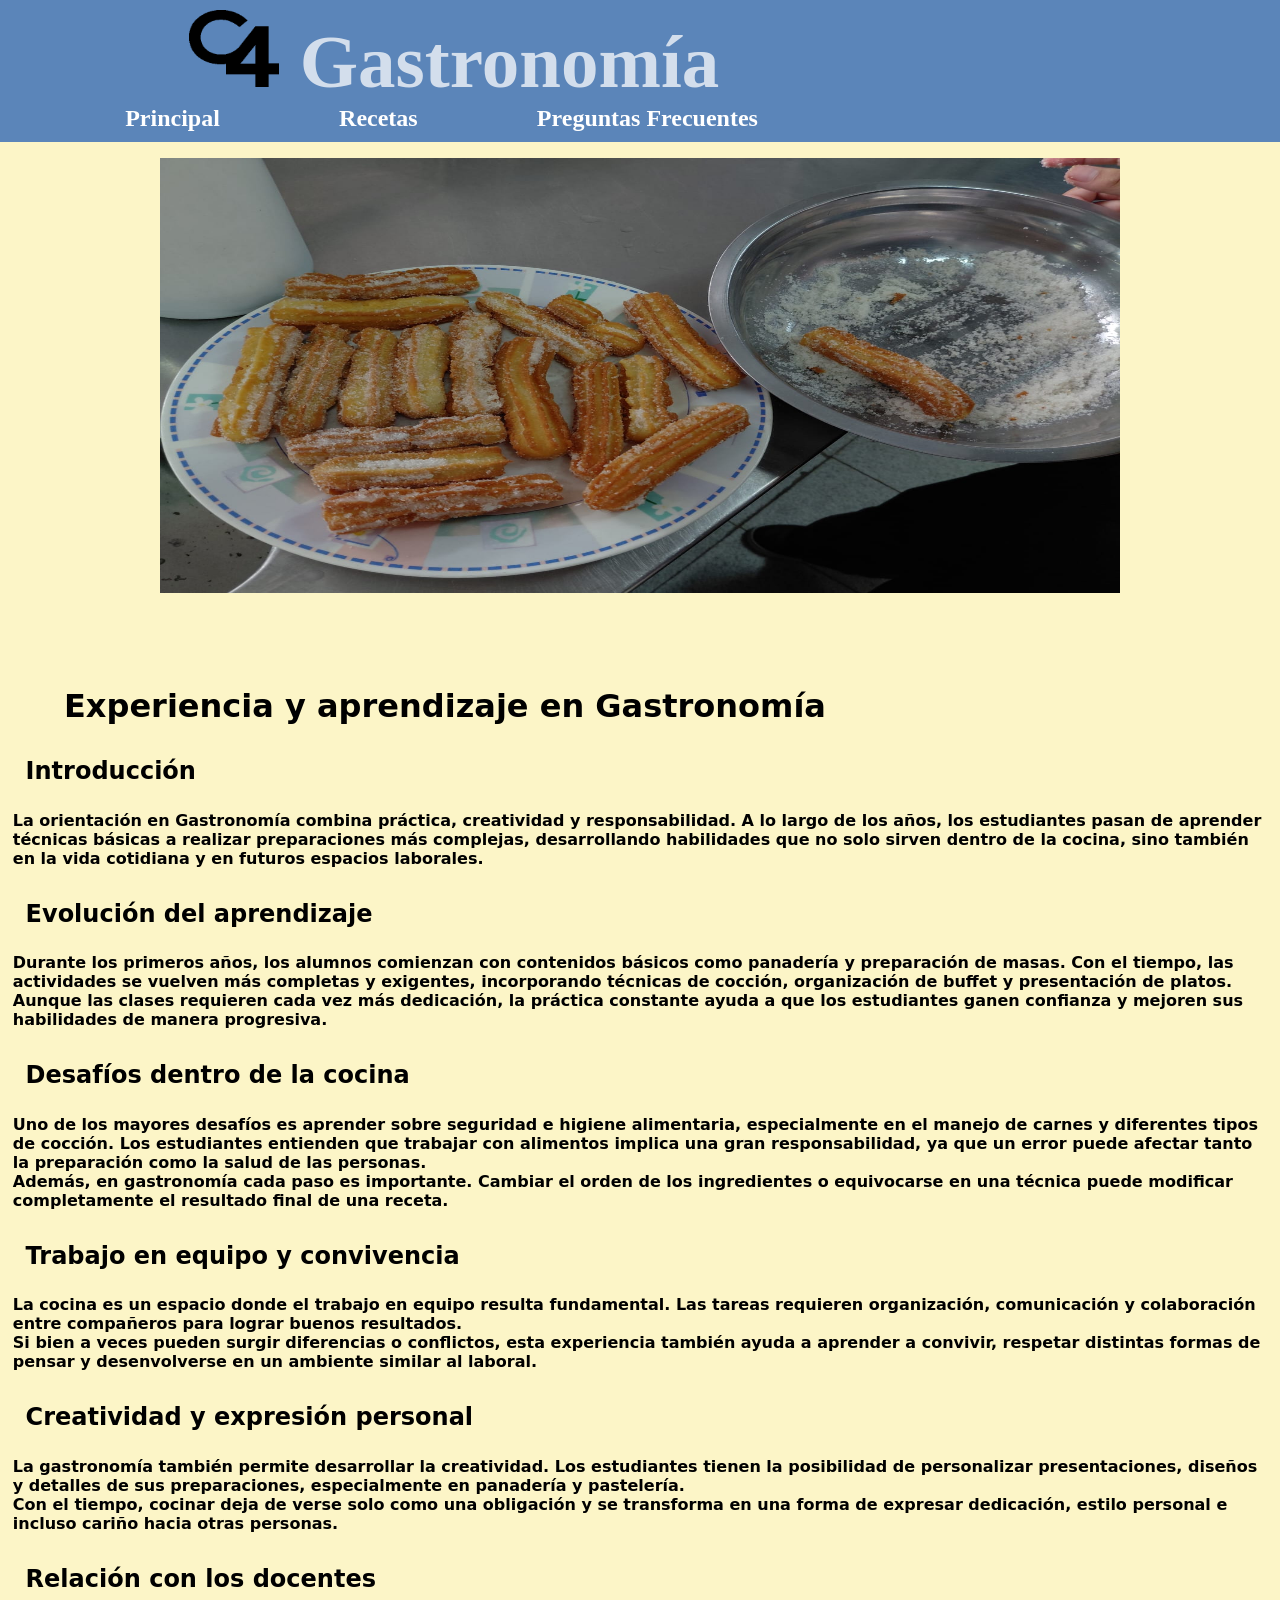
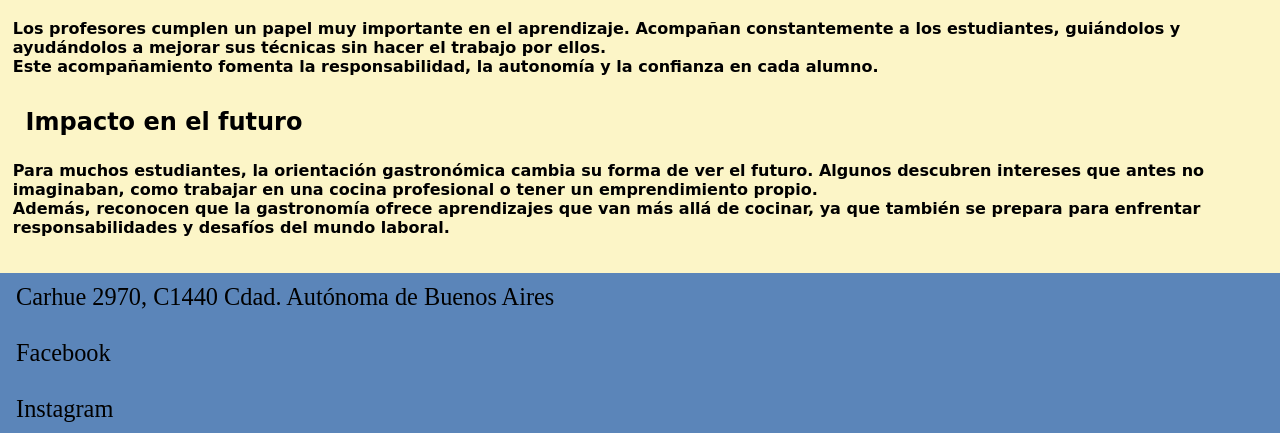
==== index.html @ 61c1e0fb "Archivos Actualizados" ====
<!DOCTYPE html>
<html lang="en">
<head>
    <meta charset="UTF-8">
    <meta name="viewport" content="width=device-width, initial-scale=1.0">
    <link rel="stylesheet" href="main.css">
    <script src="funciones.js" defer></script>
    <title>Pagina Principal</title>
</head>
<body>
    <menu id="arriba">
        <a href="index.html">
            <img src="Multimedia/CFP4-Logo.png" class="logo">
        </a>
        <titulo>Gastronomía</titulo>
        <br>

        <!--Aca dsps habria q poner otras paginas, como recetas y cosas asi, nc-->
        <a href="index.html" class="primer boton">Principal</a>
        <a href="recetas.html">Recetas</a>
        <a href="faq.html">Preguntas Frecuentes</a>
    </menu>
    <img src="Multimedia/churrosconazucar.jpeg" alt="" id="slider-imagenes">

    <br><br><br><br><br><br>

    <informacion>
        <h1>Experiencia y aprendizaje en Gastronomía</h1>
        <h2>Introducción</h2>
        <p>La orientación en Gastronomía combina práctica, creatividad y responsabilidad. A lo largo de los años, los estudiantes pasan de aprender técnicas básicas a realizar preparaciones más complejas, desarrollando habilidades que no solo sirven dentro de la cocina, sino también en la vida cotidiana y en futuros espacios laborales.</p>

        <h2>Evolución del aprendizaje</h2>
        <p>Durante los primeros años, los alumnos comienzan con contenidos básicos como panadería y preparación de masas. Con el tiempo, las actividades se vuelven más completas y exigentes, incorporando técnicas de cocción, organización de buffet y presentación de platos.</p>
        <p>Aunque las clases requieren cada vez más dedicación, la práctica constante ayuda a que los estudiantes ganen confianza y mejoren sus habilidades de manera progresiva.</p>

        <h2>Desafíos dentro de la cocina</h2>
        <p>Uno de los mayores desafíos es aprender sobre seguridad e higiene alimentaria, especialmente en el manejo de carnes y diferentes tipos de cocción. Los estudiantes entienden que trabajar con alimentos implica una gran responsabilidad, ya que un error puede afectar tanto la preparación como la salud de las personas.</p>
        <p>Además, en gastronomía cada paso es importante. Cambiar el orden de los ingredientes o equivocarse en una técnica puede modificar completamente el resultado final de una receta.</p>

        <h2>Trabajo en equipo y convivencia</h2>
        <p>La cocina es un espacio donde el trabajo en equipo resulta fundamental. Las tareas requieren organización, comunicación y colaboración entre compañeros para lograr buenos resultados.</p>
        <p>Si bien a veces pueden surgir diferencias o conflictos, esta experiencia también ayuda a aprender a convivir, respetar distintas formas de pensar y desenvolverse en un ambiente similar al laboral.</p>

        <h2>Creatividad y expresión personal</h2>
        <p>La gastronomía también permite desarrollar la creatividad. Los estudiantes tienen la posibilidad de personalizar presentaciones, diseños y detalles de sus preparaciones, especialmente en panadería y pastelería.</p>
        <p>Con el tiempo, cocinar deja de verse solo como una obligación y se transforma en una forma de expresar dedicación, estilo personal e incluso cariño hacia otras personas.</p>

        <h2>Relación con los docentes</h2>
        <p>Los profesores cumplen un papel muy importante en el aprendizaje. Acompañan constantemente a los estudiantes, guiándolos y ayudándolos a mejorar sus técnicas sin hacer el trabajo por ellos.</p>
        <p>Este acompañamiento fomenta la responsabilidad, la autonomía y la confianza en cada alumno.</p>

        <h2>Impacto en el futuro</h2>
        <p>Para muchos estudiantes, la orientación gastronómica cambia su forma de ver el futuro. Algunos descubren intereses que antes no imaginaban, como trabajar en una cocina profesional o tener un emprendimiento propio.</p>
        <p>Además, reconocen que la gastronomía ofrece aprendizajes que van más allá de cocinar, ya que también se prepara para enfrentar responsabilidades y desafíos del mundo laboral.</p>
    </informacion>

    <br><br>
    
    <menu id="abajo">
        <img src="Multimedia/Google-Maps-Logo.png" alt="">
        <a href="https://www.google.com/maps/place/Centro+de+Formaci%C3%B3n+Profesional+N+4/@-34.6688553,-58.5001706,17z/data=!3m1!4b1!4m6!3m5!1s0x95bcc91901dc9925:0x16b20ada69ad6837!8m2!3d-34.6688553!4d-58.5001706!16s%2Fg%2F11c20sdx_k?entry=ttu&g_ep=EgoyMDI2MDUwNi4wIKXMDSoASAFQAw%3D%3D">Carhue 2970, C1440 Cdad. Autónoma de Buenos Aires</a>
        <br><br>
        <img src="Multimedia/Facebook-Logo.png" alt="">
        <a href="https://www.facebook.com/cfpcuatro">Facebook</a>
        <br><br>
        <img src="Multimedia/Instagram-Logo.jfif" alt="">
        <a href="https://www.instagram.com/cfp_cuatro/">Instagram</a>
    </menu>
</body>
</html>
---- main.css ----
body {
    margin: 0;
    padding: 0;
    background-color: #fcf5c7;
}

menu {
    display: block;
    background-color: #5B85B9;
    color: rgba(255, 255, 255, 0.733);
    margin-top: 0px;
    padding: 10px;
    position: sticky;
    top: 0;
}

menu titulo {
    font-size: clamp(16px, 7.5vw, 75px);
    font-weight: bolder;
    margin-left: 15px;
}

menu#arriba a {
    font-size: clamp(8px, 3.5vw, 24px);
    color: white;
    font-weight: bold;
    text-decoration: none;
    margin-left: 9vw;
}

menu a.primer.boton {
    margin-left: 6vw;
}

menu#abajo {
    margin-bottom: 0;
    color: black;
    font-size: 1.9vw;
}

menu#abajo a {
    color: black;
    text-decoration: none;
}

menu#abajo img {
    height: 2vw;
    width: auto;
}


img.logo {
    height: clamp(35px, 6vw, 100px);
    width: clamp(35px, 7vw, 100px);
    margin-left: 5vw;
}

#slider-imagenes {
    width: 75vw;
    height: 34vw;
    margin-left: 12.5vw;
}

informacion h1, informacion h2, informacion p {
    font-weight: bold;
    margin: 0;
    font-family: system-ui, -apple-system, BlinkMacSystemFont, 'Segoe UI', Roboto, Oxygen, Ubuntu, Cantarell, 'Open Sans', 'Helvetica Neue', sans-serif;
}

informacion h1 {
    margin-left: 5vw;
}

informacion h2 {
    margin-top: 2.5vw;
    margin-bottom: 2vw;
    margin-left: 2vw;
}

informacion p {
    margin-left: 1vw;
    margin-right: 1vw;
}

faq {
    font-size: 125%;
}
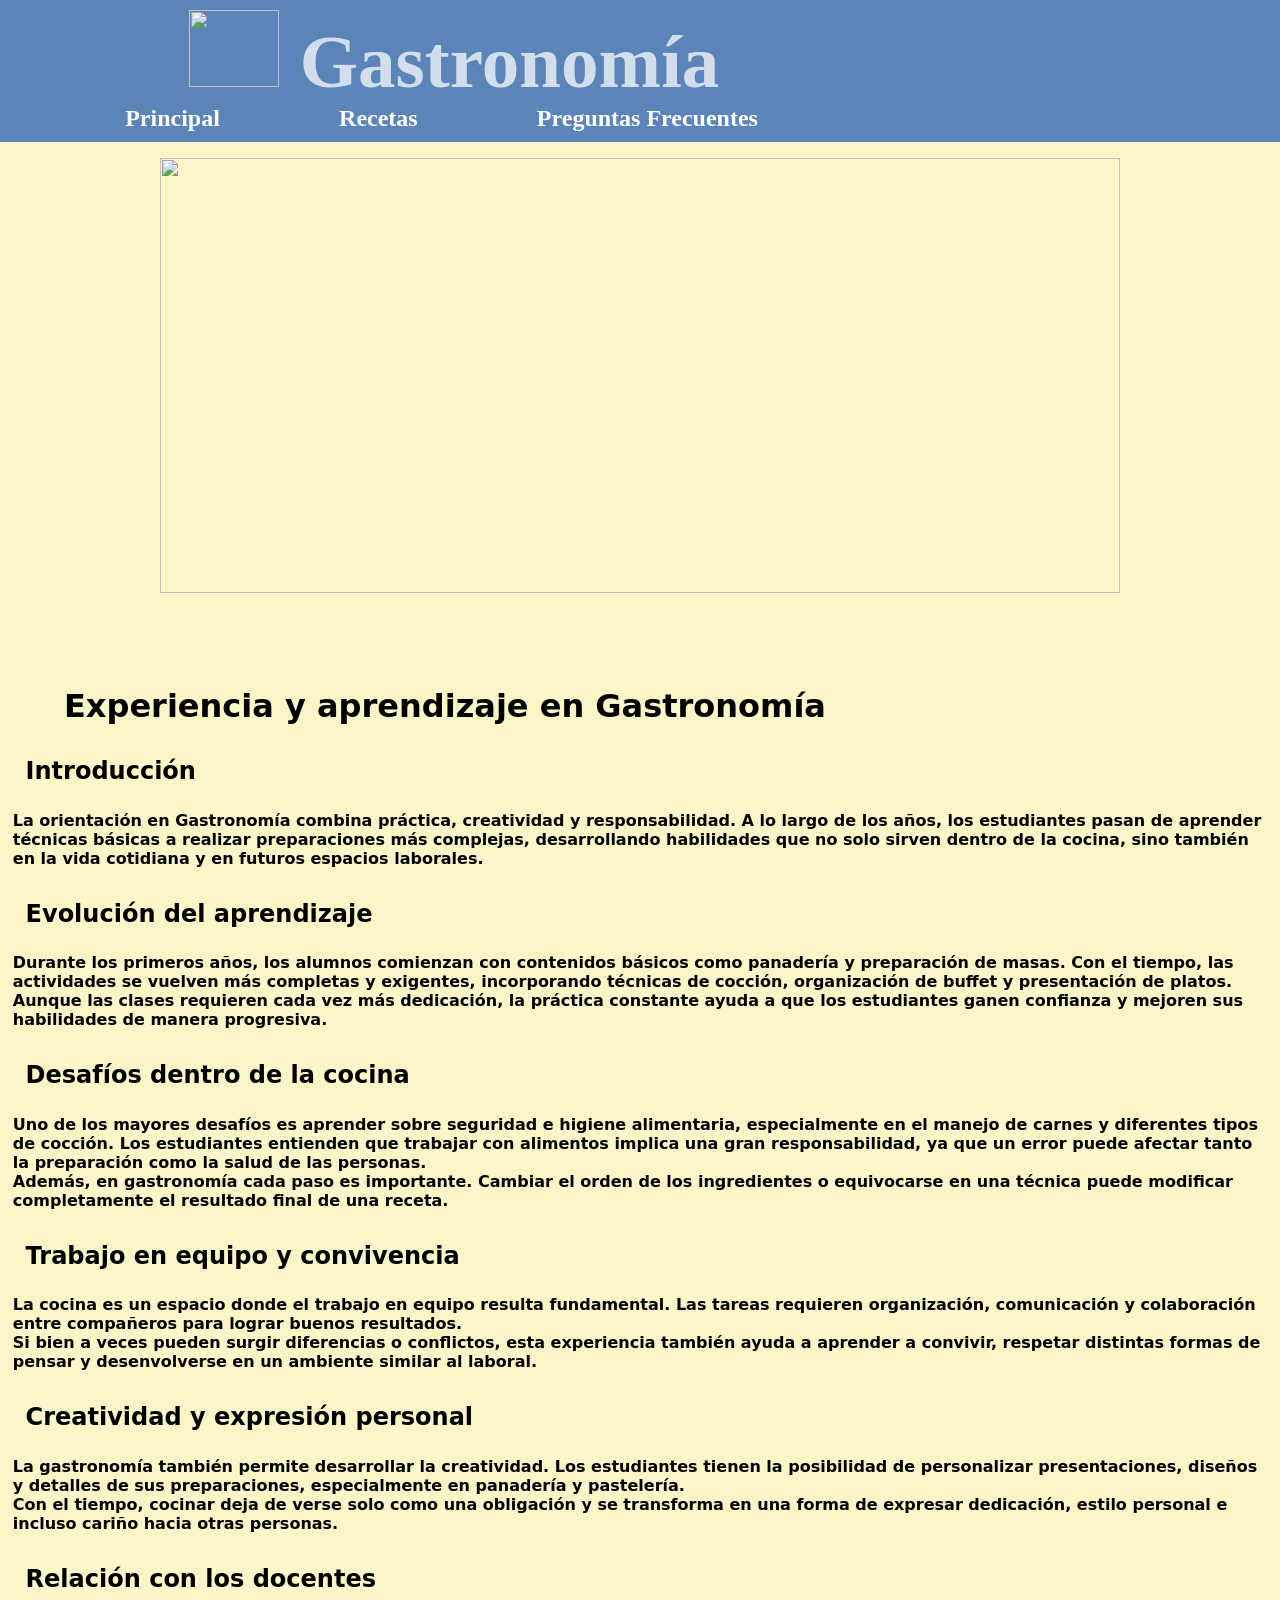
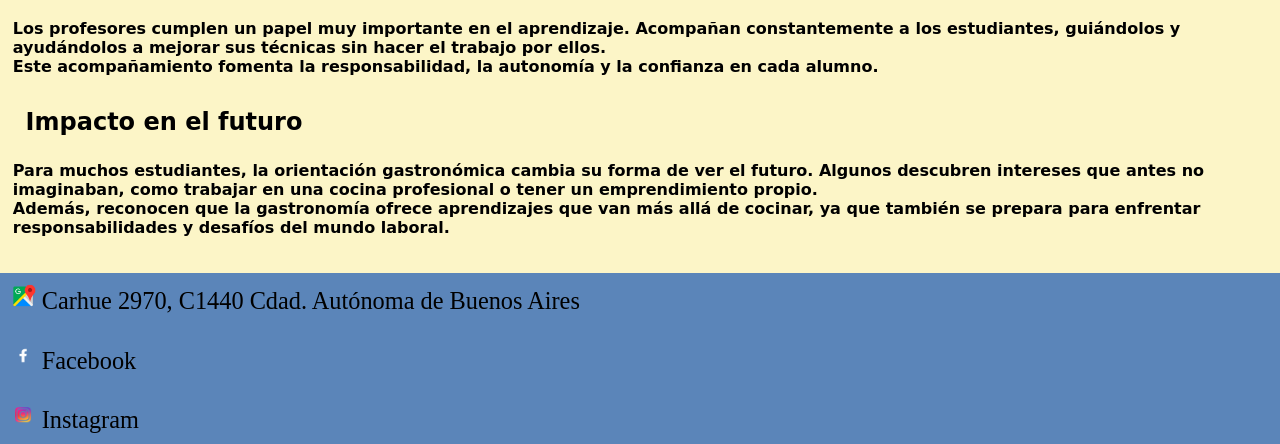
==== commit 0970ad73: "Add files via upload" ====
--- a/index.html
+++ b/index.html
@@ -10,7 +10,7 @@
 <body>
     <menu id="arriba">
         <a href="index.html">
-            <img src="Multimedia/CFP4-Logo.png" class="logo">
+            <img src="nuevo multimedia/CFP4-Logo.png" class="logo">
         </a>
         <titulo>Gastronomía</titulo>
         <br>
@@ -20,7 +20,7 @@
         <a href="recetas.html">Recetas</a>
         <a href="faq.html">Preguntas Frecuentes</a>
     </menu>
-    <img src="Multimedia/churrosconazucar.jpeg" alt="" id="slider-imagenes">
+    <img src="nuevo multimedia/img2.jpg" alt="" id="slider-imagenes">
 
     <br><br><br><br><br><br>
 
@@ -57,13 +57,13 @@
     <br><br>
     
     <menu id="abajo">
-        <img src="Multimedia/Google-Maps-Logo.png" alt="">
+        <img src="Multimedia/logo de gugul maps.png" alt="">
         <a href="https://www.google.com/maps/place/Centro+de+Formaci%C3%B3n+Profesional+N+4/@-34.6688553,-58.5001706,17z/data=!3m1!4b1!4m6!3m5!1s0x95bcc91901dc9925:0x16b20ada69ad6837!8m2!3d-34.6688553!4d-58.5001706!16s%2Fg%2F11c20sdx_k?entry=ttu&g_ep=EgoyMDI2MDUwNi4wIKXMDSoASAFQAw%3D%3D">Carhue 2970, C1440 Cdad. Autónoma de Buenos Aires</a>
         <br><br>
-        <img src="Multimedia/Facebook-Logo.png" alt="">
+        <img src="Multimedia/facebuk.png" alt="">
         <a href="https://www.facebook.com/cfpcuatro">Facebook</a>
         <br><br>
-        <img src="Multimedia/Instagram-Logo.jfif" alt="">
+        <img src="Multimedia/logoint2.png" alt="">
         <a href="https://www.instagram.com/cfp_cuatro/">Instagram</a>
     </menu>
 </body>
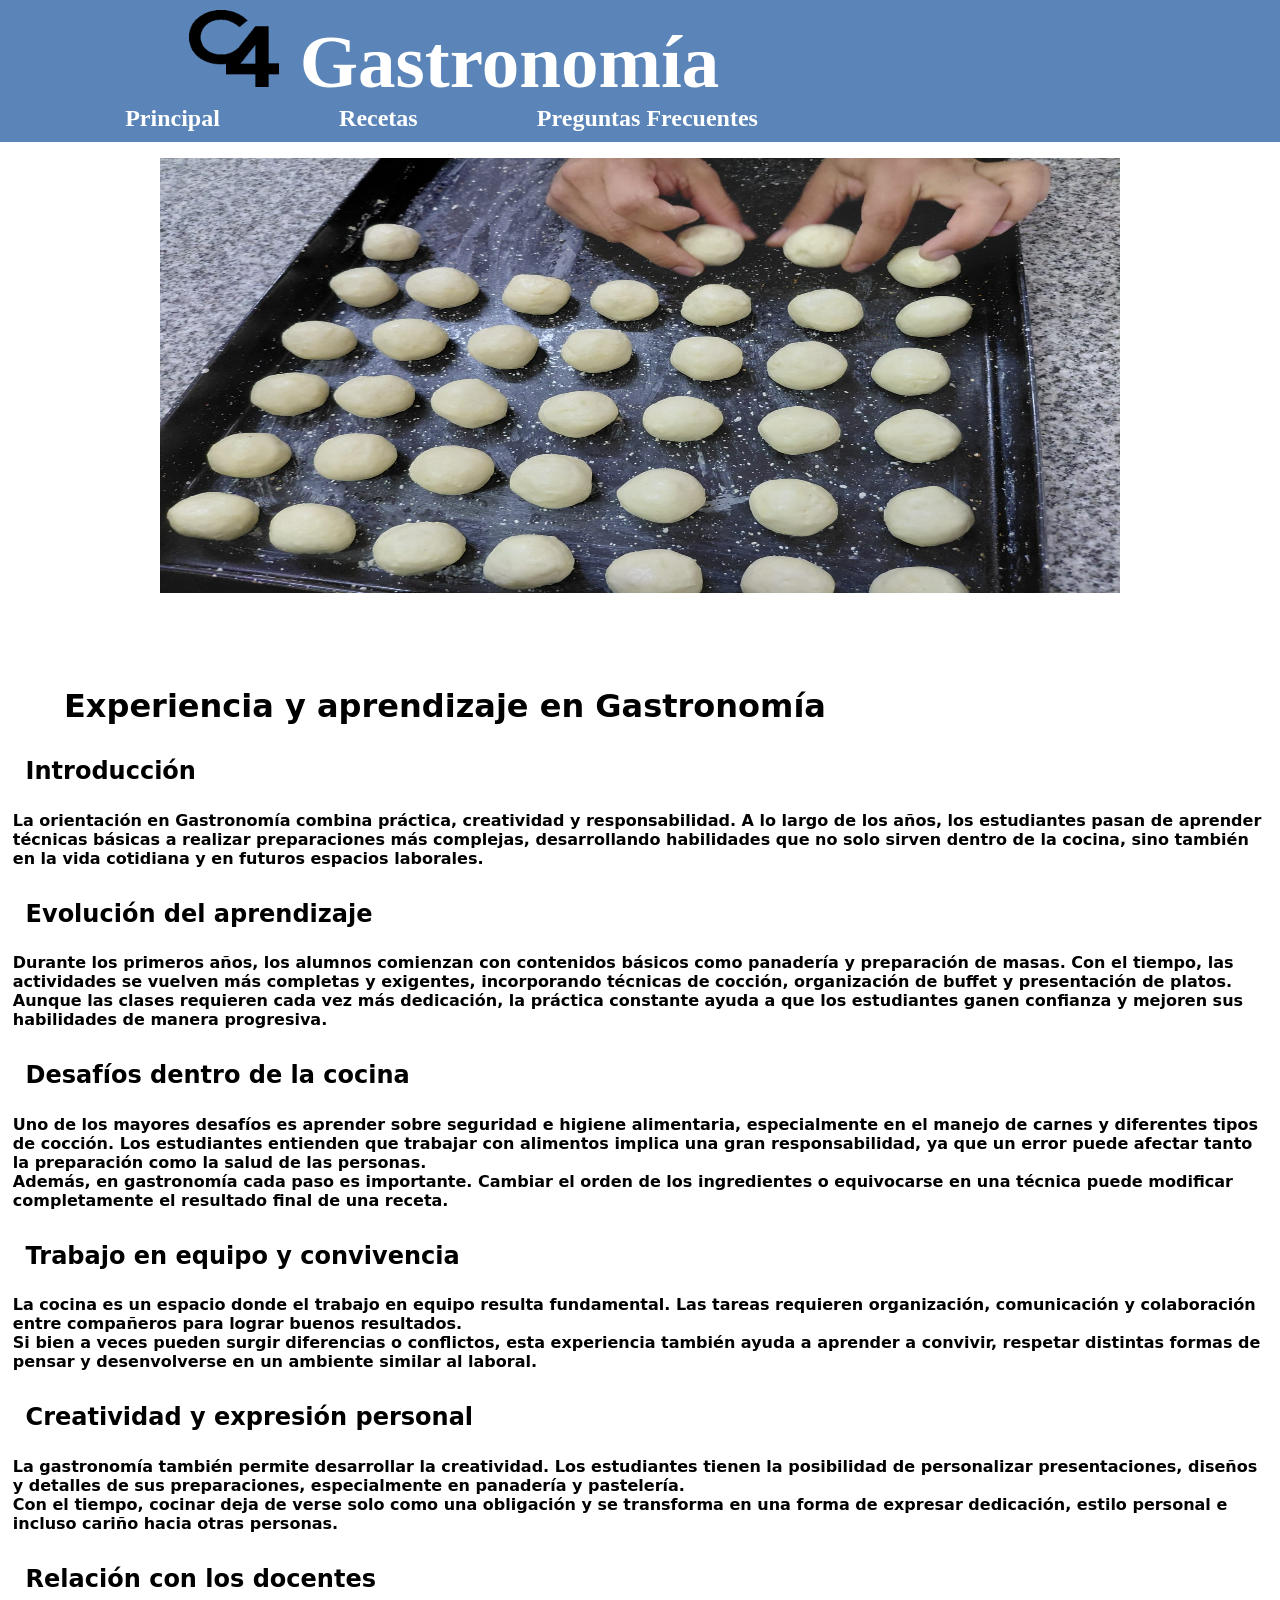
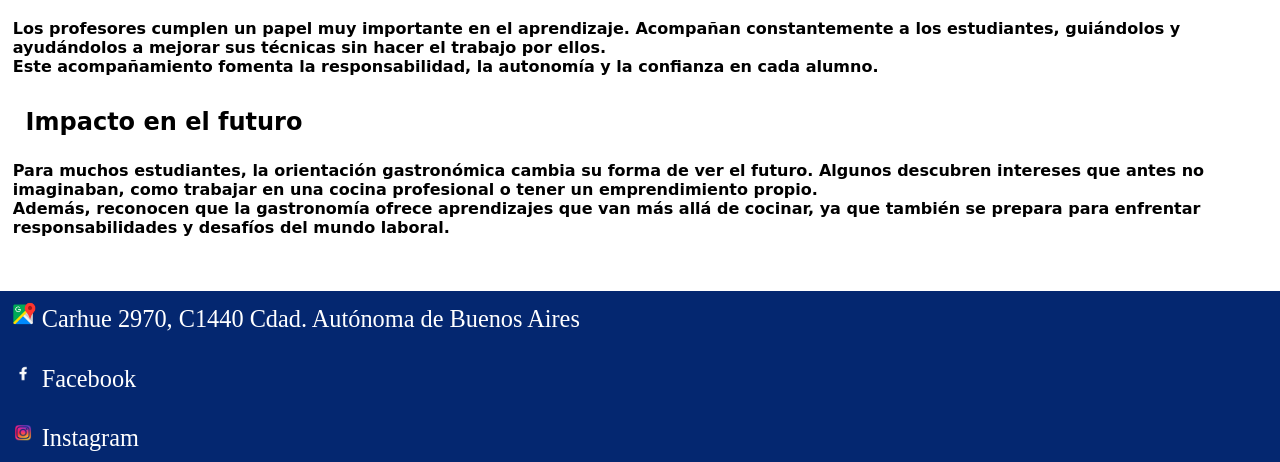
==== commit b94a1782: "Add files via upload" ====
--- a/index.html
+++ b/index.html
@@ -10,7 +10,7 @@
 <body>
     <menu id="arriba">
         <a href="index.html">
-            <img src="nuevo multimedia/CFP4-Logo.png" class="logo">
+            <img src="Multimedia/CFP4-Logo.png" class="logo">
         </a>
         <titulo>Gastronomía</titulo>
         <br>
@@ -20,7 +20,7 @@
         <a href="recetas.html">Recetas</a>
         <a href="faq.html">Preguntas Frecuentes</a>
     </menu>
-    <img src="nuevo multimedia/img2.jpg" alt="" id="slider-imagenes">
+    <img src="Multimedia/img2.jpg" alt="" id="slider-imagenes">
 
     <br><br><br><br><br><br>
 
@@ -55,7 +55,7 @@
     </informacion>
 
     <br><br>
-    
+    <img src="Multimedia/piedesalsa.jpg" alt="" id="piedesalsa">
     <menu id="abajo">
         <img src="Multimedia/logo de gugul maps.png" alt="">
         <a href="https://www.google.com/maps/place/Centro+de+Formaci%C3%B3n+Profesional+N+4/@-34.6688553,-58.5001706,17z/data=!3m1!4b1!4m6!3m5!1s0x95bcc91901dc9925:0x16b20ada69ad6837!8m2!3d-34.6688553!4d-58.5001706!16s%2Fg%2F11c20sdx_k?entry=ttu&g_ep=EgoyMDI2MDUwNi4wIKXMDSoASAFQAw%3D%3D">Carhue 2970, C1440 Cdad. Autónoma de Buenos Aires</a>
--- a/main.css
+++ b/main.css
@@ -1,13 +1,13 @@
 body {
     margin: 0;
     padding: 0;
-    background-color: #fcf5c7;
+    background-color: white;
 }
 
 menu {
     display: block;
     background-color: #5B85B9;
-    color: rgba(255, 255, 255, 0.733);
+    color: white;
     margin-top: 0px;
     padding: 10px;
     position: sticky;
@@ -33,13 +33,14 @@
 }
 
 menu#abajo {
+    background-color: #042770;
     margin-bottom: 0;
     color: black;
     font-size: 1.9vw;
 }
 
 menu#abajo a {
-    color: black;
+    color: white;
     text-decoration: none;
 }
 
@@ -84,4 +85,10 @@
 
 faq {
     font-size: 125%;
+}
+
+img#piedesalsa {
+    margin-left: 72.45vw;
+    margin-bottom: -0.5vw;
+    height: 15vw;
 }
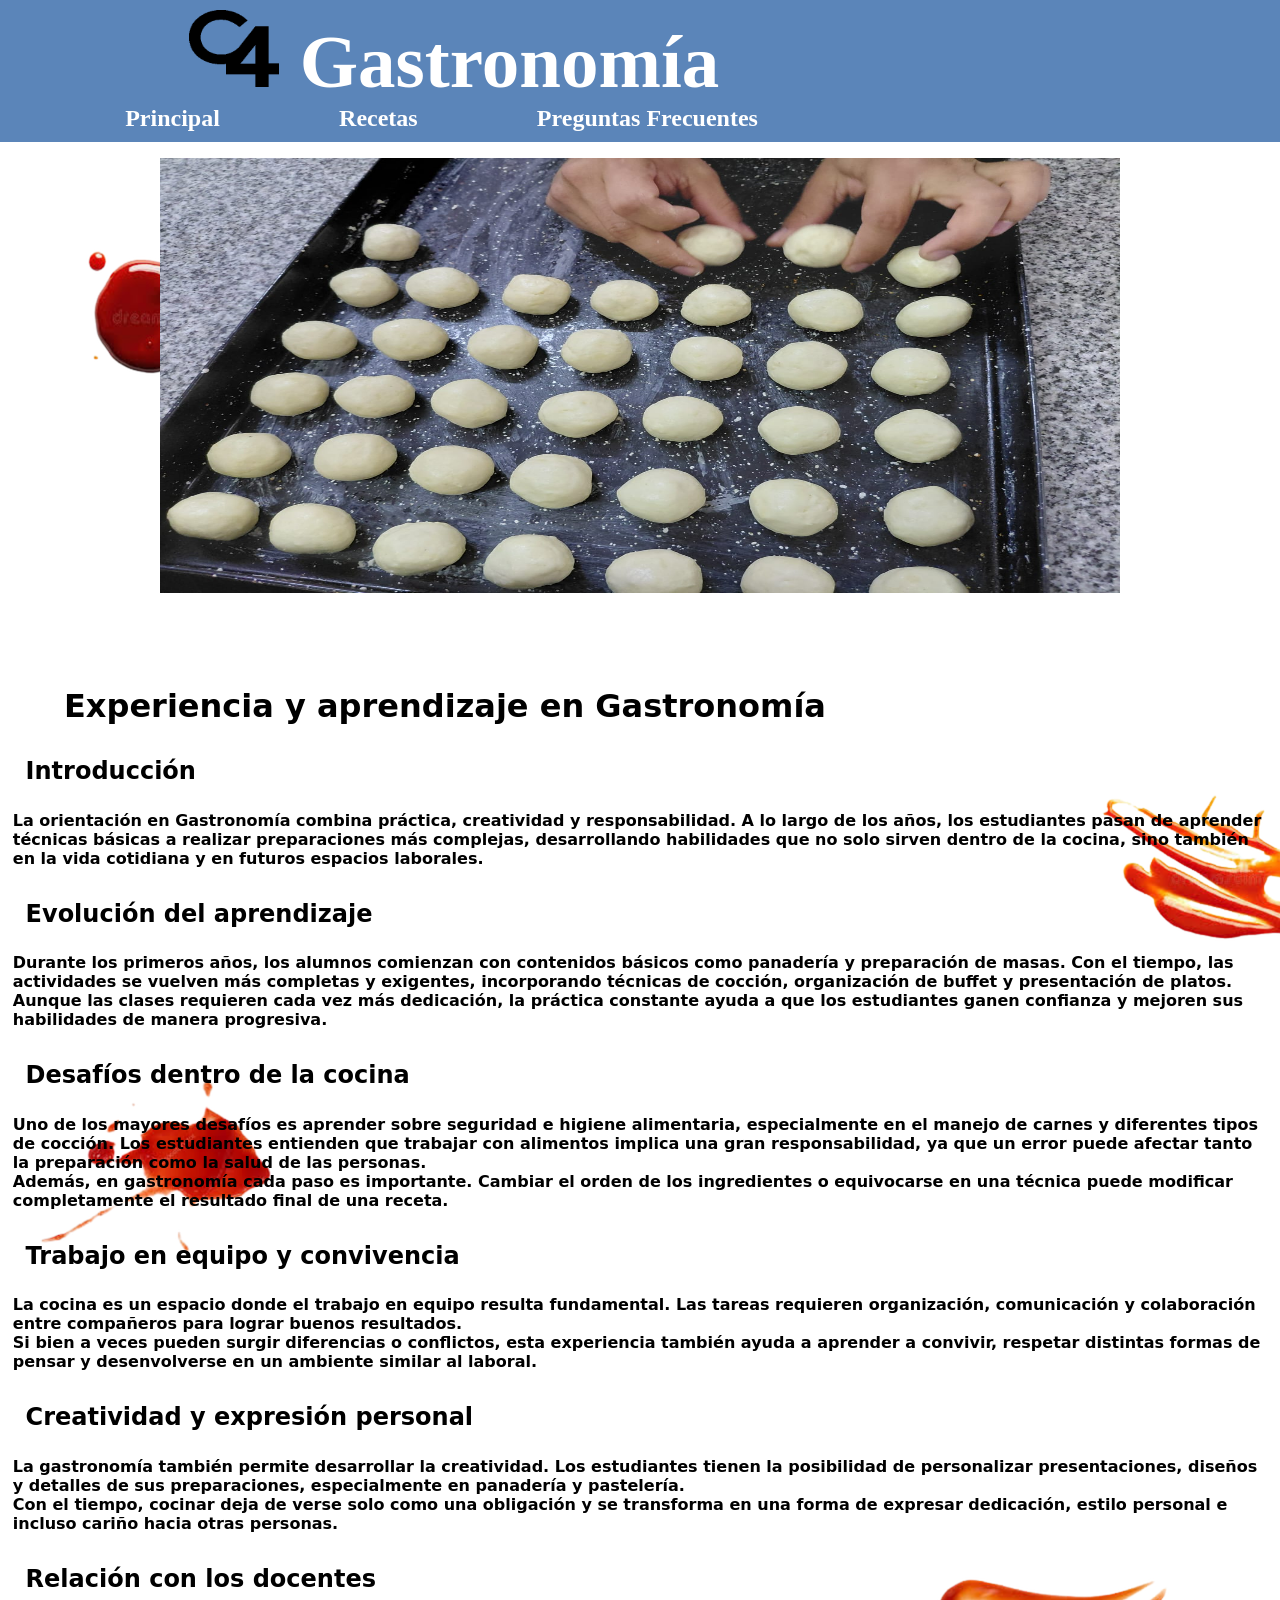
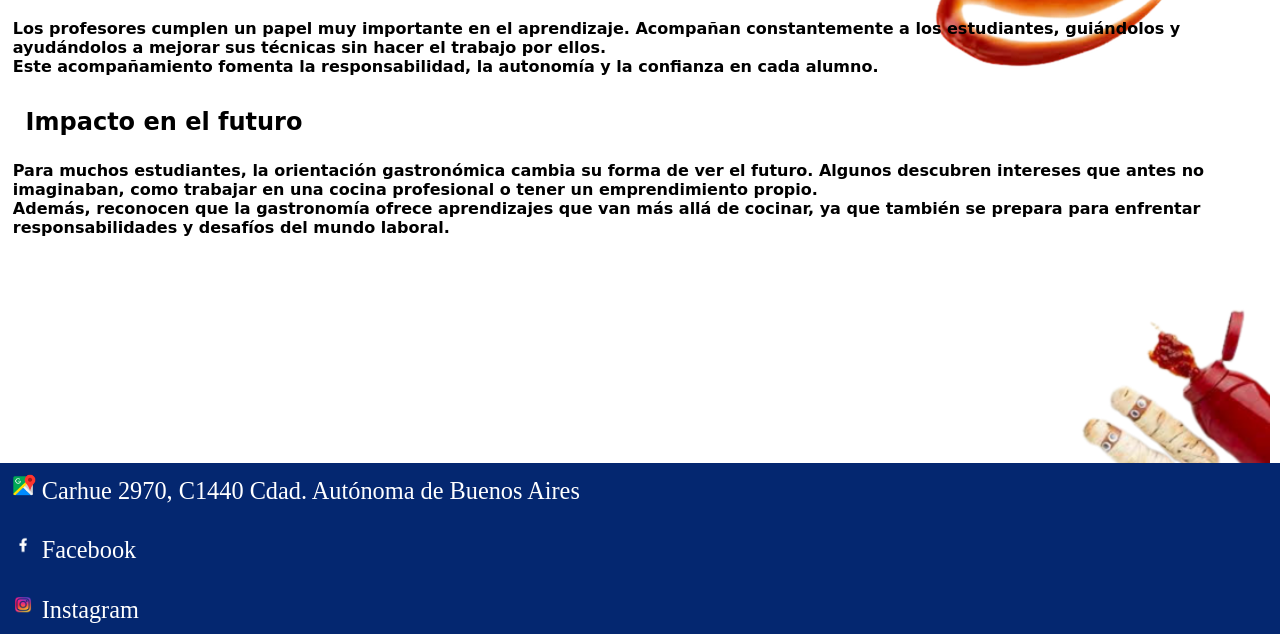
==== commit 8d663c78: "Add files via upload" ====
--- a/index.html
+++ b/index.html
@@ -22,7 +22,14 @@
     </menu>
     <img src="Multimedia/img2.jpg" alt="" id="slider-imagenes">
 
-    <br><br><br><br><br><br>
+    <br><br><br>
+    
+    <img src="Multimedia/skibidi toilet.png" class="salsa" id="s0">
+    <img src="Multimedia/nelsonfeo.png" class="salsa" id="s1">
+    <img src="Multimedia/salsa69.png" class="salsa" id="s2">
+    <img src="Multimedia/salsa67.png" class="salsa" id="s3">
+    
+    <br><br><br>
 
     <informacion>
         <h1>Experiencia y aprendizaje en Gastronomía</h1>
@@ -55,7 +62,7 @@
     </informacion>
 
     <br><br>
-    <img src="Multimedia/piedesalsa.jpg" alt="" id="piedesalsa">
+    <img src="Multimedia/pidesalsa.png" alt="" id="pidesalsa">
     <menu id="abajo">
         <img src="Multimedia/logo de gugul maps.png" alt="">
         <a href="https://www.google.com/maps/place/Centro+de+Formaci%C3%B3n+Profesional+N+4/@-34.6688553,-58.5001706,17z/data=!3m1!4b1!4m6!3m5!1s0x95bcc91901dc9925:0x16b20ada69ad6837!8m2!3d-34.6688553!4d-58.5001706!16s%2Fg%2F11c20sdx_k?entry=ttu&g_ep=EgoyMDI2MDUwNi4wIKXMDSoASAFQAw%3D%3D">Carhue 2970, C1440 Cdad. Autónoma de Buenos Aires</a>
--- a/main.css
+++ b/main.css
@@ -2,6 +2,7 @@
     margin: 0;
     padding: 0;
     background-color: white;
+    position: relative;
 }
 
 menu {
@@ -87,8 +88,29 @@
     font-size: 125%;
 }
 
-img#piedesalsa {
+img#pidesalsa {
     margin-left: 72.45vw;
     margin-bottom: -0.5vw;
     height: 15vw;
+}
+
+img.salsa {
+    position: absolute;
+    z-index: -1;
+}
+.salsa#s0 {
+    top: 35%;
+    left: 85%;
+}
+.salsa#s1 {
+    top: 48%;
+    left: 2%;
+}
+.salsa#s2 {
+    top: 10%;
+    left: 2%;
+}
+.salsa#s3 {
+    top: 69%;
+    left: 69%;
 }
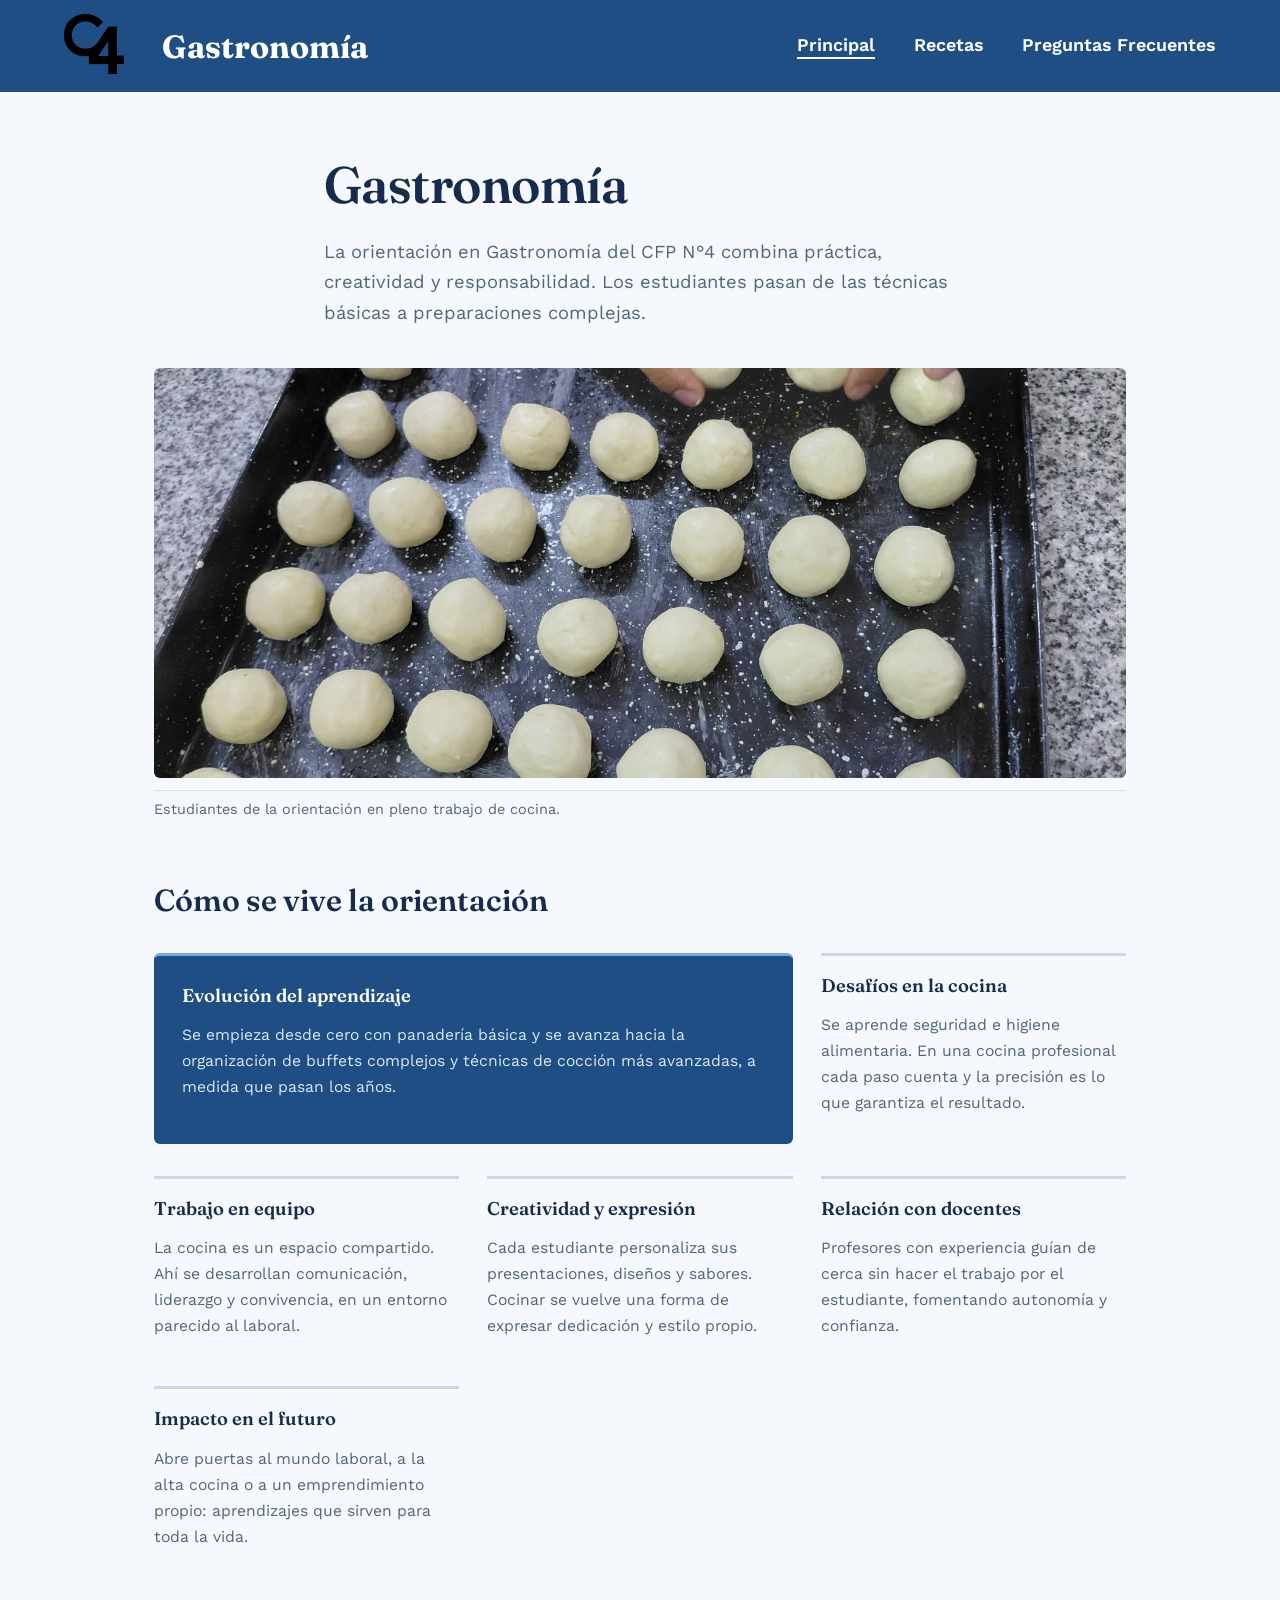
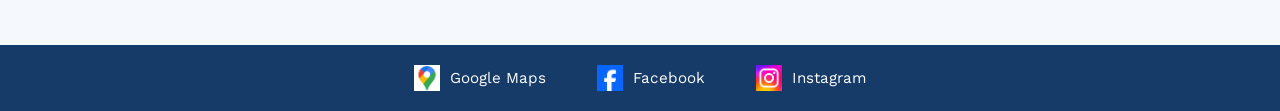
==== commit 84a76aee: "Add files via upload" ====
--- a/index.html
+++ b/index.html
@@ -1,77 +1,86 @@
-<!DOCTYPE html>
-<html lang="en">
-<head>
-    <meta charset="UTF-8">
-    <meta name="viewport" content="width=device-width, initial-scale=1.0">
-    <link rel="stylesheet" href="main.css">
-    <script src="funciones.js" defer></script>
-    <title>Pagina Principal</title>
-</head>
-<body>
-    <menu id="arriba">
-        <a href="index.html">
-            <img src="Multimedia/CFP4-Logo.png" class="logo">
-        </a>
-        <titulo>Gastronomía</titulo>
-        <br>
-
-        <!--Aca dsps habria q poner otras paginas, como recetas y cosas asi, nc-->
-        <a href="index.html" class="primer boton">Principal</a>
-        <a href="recetas.html">Recetas</a>
-        <a href="faq.html">Preguntas Frecuentes</a>
-    </menu>
-    <img src="Multimedia/img2.jpg" alt="" id="slider-imagenes">
-
-    <br><br><br>
-    
-    <img src="Multimedia/skibidi toilet.png" class="salsa" id="s0">
-    <img src="Multimedia/nelsonfeo.png" class="salsa" id="s1">
-    <img src="Multimedia/salsa69.png" class="salsa" id="s2">
-    <img src="Multimedia/salsa67.png" class="salsa" id="s3">
-    
-    <br><br><br>
-
-    <informacion>
-        <h1>Experiencia y aprendizaje en Gastronomía</h1>
-        <h2>Introducción</h2>
-        <p>La orientación en Gastronomía combina práctica, creatividad y responsabilidad. A lo largo de los años, los estudiantes pasan de aprender técnicas básicas a realizar preparaciones más complejas, desarrollando habilidades que no solo sirven dentro de la cocina, sino también en la vida cotidiana y en futuros espacios laborales.</p>
-
-        <h2>Evolución del aprendizaje</h2>
-        <p>Durante los primeros años, los alumnos comienzan con contenidos básicos como panadería y preparación de masas. Con el tiempo, las actividades se vuelven más completas y exigentes, incorporando técnicas de cocción, organización de buffet y presentación de platos.</p>
-        <p>Aunque las clases requieren cada vez más dedicación, la práctica constante ayuda a que los estudiantes ganen confianza y mejoren sus habilidades de manera progresiva.</p>
-
-        <h2>Desafíos dentro de la cocina</h2>
-        <p>Uno de los mayores desafíos es aprender sobre seguridad e higiene alimentaria, especialmente en el manejo de carnes y diferentes tipos de cocción. Los estudiantes entienden que trabajar con alimentos implica una gran responsabilidad, ya que un error puede afectar tanto la preparación como la salud de las personas.</p>
-        <p>Además, en gastronomía cada paso es importante. Cambiar el orden de los ingredientes o equivocarse en una técnica puede modificar completamente el resultado final de una receta.</p>
-
-        <h2>Trabajo en equipo y convivencia</h2>
-        <p>La cocina es un espacio donde el trabajo en equipo resulta fundamental. Las tareas requieren organización, comunicación y colaboración entre compañeros para lograr buenos resultados.</p>
-        <p>Si bien a veces pueden surgir diferencias o conflictos, esta experiencia también ayuda a aprender a convivir, respetar distintas formas de pensar y desenvolverse en un ambiente similar al laboral.</p>
-
-        <h2>Creatividad y expresión personal</h2>
-        <p>La gastronomía también permite desarrollar la creatividad. Los estudiantes tienen la posibilidad de personalizar presentaciones, diseños y detalles de sus preparaciones, especialmente en panadería y pastelería.</p>
-        <p>Con el tiempo, cocinar deja de verse solo como una obligación y se transforma en una forma de expresar dedicación, estilo personal e incluso cariño hacia otras personas.</p>
-
-        <h2>Relación con los docentes</h2>
-        <p>Los profesores cumplen un papel muy importante en el aprendizaje. Acompañan constantemente a los estudiantes, guiándolos y ayudándolos a mejorar sus técnicas sin hacer el trabajo por ellos.</p>
-        <p>Este acompañamiento fomenta la responsabilidad, la autonomía y la confianza en cada alumno.</p>
-
-        <h2>Impacto en el futuro</h2>
-        <p>Para muchos estudiantes, la orientación gastronómica cambia su forma de ver el futuro. Algunos descubren intereses que antes no imaginaban, como trabajar en una cocina profesional o tener un emprendimiento propio.</p>
-        <p>Además, reconocen que la gastronomía ofrece aprendizajes que van más allá de cocinar, ya que también se prepara para enfrentar responsabilidades y desafíos del mundo laboral.</p>
-    </informacion>
-
-    <br><br>
-    <img src="Multimedia/pidesalsa.png" alt="" id="pidesalsa">
-    <menu id="abajo">
-        <img src="Multimedia/logo de gugul maps.png" alt="">
-        <a href="https://www.google.com/maps/place/Centro+de+Formaci%C3%B3n+Profesional+N+4/@-34.6688553,-58.5001706,17z/data=!3m1!4b1!4m6!3m5!1s0x95bcc91901dc9925:0x16b20ada69ad6837!8m2!3d-34.6688553!4d-58.5001706!16s%2Fg%2F11c20sdx_k?entry=ttu&g_ep=EgoyMDI2MDUwNi4wIKXMDSoASAFQAw%3D%3D">Carhue 2970, C1440 Cdad. Autónoma de Buenos Aires</a>
-        <br><br>
-        <img src="Multimedia/facebuk.png" alt="">
-        <a href="https://www.facebook.com/cfpcuatro">Facebook</a>
-        <br><br>
-        <img src="Multimedia/logoint2.png" alt="">
-        <a href="https://www.instagram.com/cfp_cuatro/">Instagram</a>
-    </menu>
-</body>
-</html>+<!DOCTYPE html>
+<html lang="es">
+<head>
+    <meta charset="UTF-8">
+    <meta name="viewport" content="width=device-width, initial-scale=1.0">
+    <link rel="preconnect" href="https://fonts.googleapis.com">
+    <link rel="preconnect" href="https://fonts.gstatic.com" crossorigin>
+    <link href="https://fonts.googleapis.com/css2?family=Fraunces:opsz,wght@9..144,500;9..144,600;9..144,700&family=Work+Sans:wght@400;500;600&display=swap" rel="stylesheet">
+    <link rel="stylesheet" href="main.css">
+    <script src="funciones.js" defer></script>
+    <title>Gastronomía — CFP N°4</title>
+</head>
+<body>
+    <menu id="arriba">
+        <a href="index.html">
+            <img src="Multimedia/CFP4-Logo.png" class="logo" alt="Logo CFP N°4">
+        </a>
+        <titulo>Gastronomía</titulo>
+        <a href="index.html" class="activo">Principal</a>
+        <a href="recetas.html">Recetas</a>
+        <a href="faq.html">Preguntas Frecuentes</a>
+    </menu>
+
+    <section class="hero">
+        <h1>Gastronomía</h1>
+        <p class="lead">La orientación en Gastronomía del CFP N°4 combina práctica, creatividad y responsabilidad. Los estudiantes pasan de las técnicas básicas a preparaciones complejas.</p>
+    </section>
+
+    <figure class="hero-strip">
+        <img src="Multimedia/img2.jpg" alt="Estudiantes de la orientación en Gastronomía trabajando en la cocina" id="slider-imagenes">
+        <figcaption>Estudiantes de la orientación en pleno trabajo de cocina.</figcaption>
+    </figure>
+
+    <section class="programa">
+        <h2>Cómo se vive la orientación</h2>
+        <div class="programa-grid">
+
+            <article class="programa-item destacada">
+                <h3>Evolución del aprendizaje</h3>
+                <p>Se empieza desde cero con panadería básica y se avanza hacia la organización de buffets complejos y técnicas de cocción más avanzadas, a medida que pasan los años.</p>
+            </article>
+
+            <article class="programa-item">
+                <h3>Desafíos en la cocina</h3>
+                <p>Se aprende seguridad e higiene alimentaria. En una cocina profesional cada paso cuenta y la precisión es lo que garantiza el resultado.</p>
+            </article>
+
+            <article class="programa-item">
+                <h3>Trabajo en equipo</h3>
+                <p>La cocina es un espacio compartido. Ahí se desarrollan comunicación, liderazgo y convivencia, en un entorno parecido al laboral.</p>
+            </article>
+
+            <article class="programa-item">
+                <h3>Creatividad y expresión</h3>
+                <p>Cada estudiante personaliza sus presentaciones, diseños y sabores. Cocinar se vuelve una forma de expresar dedicación y estilo propio.</p>
+            </article>
+
+            <article class="programa-item">
+                <h3>Relación con docentes</h3>
+                <p>Profesores con experiencia guían de cerca sin hacer el trabajo por el estudiante, fomentando autonomía y confianza.</p>
+            </article>
+
+            <article class="programa-item">
+                <h3>Impacto en el futuro</h3>
+                <p>Abre puertas al mundo laboral, a la alta cocina o a un emprendimiento propio: aprendizajes que sirven para toda la vida.</p>
+            </article>
+
+        </div>
+    </section>
+
+    <menu id="abajo">
+        <div class="item-abajo">
+            <img src="Multimedia/Google-Maps-Logo.png" alt="">
+            <a href="https://www.google.com/maps/place/Centro+de+Formaci%C3%B3n+Profesional+N+4/@-34.6688553,-58.5001706,17z/data=!3m1!4b1!4m6!3m5!1s0x95bcc91901dc9925:0x16b20ada69ad6837!8m2!3d-34.6688553!4d-58.5001706!16s%2Fg%2F11c20sdx_k?entry=ttu&g_ep=EgoyMDI2MDUwNi4wIKXMDSoASAFQAw%3D%3D">Google Maps</a>
+        </div>
+        <div class="item-abajo">
+            <img src="Multimedia/Facebook-Logo.png" alt="">
+            <a href="https://www.facebook.com/cfpcuatro">Facebook</a>
+        </div>
+        <div class="item-abajo">
+            <img src="Multimedia/Instagram-Logo.jfif" alt="">
+            <a href="https://www.instagram.com/cfp_cuatro/">Instagram</a>
+        </div>
+    </menu>
+</body>
+</html>
--- a/main.css
+++ b/main.css
@@ -1,116 +1,383 @@
-body {
-    margin: 0;
-    padding: 0;
-    background-color: white;
-    position: relative;
-}
-
-menu {
-    display: block;
-    background-color: #5B85B9;
-    color: white;
-    margin-top: 0px;
-    padding: 10px;
-    position: sticky;
-    top: 0;
-}
-
-menu titulo {
-    font-size: clamp(16px, 7.5vw, 75px);
-    font-weight: bolder;
-    margin-left: 15px;
-}
-
-menu#arriba a {
-    font-size: clamp(8px, 3.5vw, 24px);
-    color: white;
-    font-weight: bold;
-    text-decoration: none;
-    margin-left: 9vw;
-}
-
-menu a.primer.boton {
-    margin-left: 6vw;
-}
-
-menu#abajo {
-    background-color: #042770;
-    margin-bottom: 0;
-    color: black;
-    font-size: 1.9vw;
-}
-
-menu#abajo a {
-    color: white;
-    text-decoration: none;
-}
-
-menu#abajo img {
-    height: 2vw;
-    width: auto;
-}
-
-
-img.logo {
-    height: clamp(35px, 6vw, 100px);
-    width: clamp(35px, 7vw, 100px);
-    margin-left: 5vw;
-}
-
-#slider-imagenes {
-    width: 75vw;
-    height: 34vw;
-    margin-left: 12.5vw;
-}
-
-informacion h1, informacion h2, informacion p {
-    font-weight: bold;
-    margin: 0;
-    font-family: system-ui, -apple-system, BlinkMacSystemFont, 'Segoe UI', Roboto, Oxygen, Ubuntu, Cantarell, 'Open Sans', 'Helvetica Neue', sans-serif;
-}
-
-informacion h1 {
-    margin-left: 5vw;
-}
-
-informacion h2 {
-    margin-top: 2.5vw;
-    margin-bottom: 2vw;
-    margin-left: 2vw;
-}
-
-informacion p {
-    margin-left: 1vw;
-    margin-right: 1vw;
-}
-
-faq {
-    font-size: 125%;
-}
-
-img#pidesalsa {
-    margin-left: 72.45vw;
-    margin-bottom: -0.5vw;
-    height: 15vw;
-}
-
-img.salsa {
-    position: absolute;
-    z-index: -1;
-}
-.salsa#s0 {
-    top: 35%;
-    left: 85%;
-}
-.salsa#s1 {
-    top: 48%;
-    left: 2%;
-}
-.salsa#s2 {
-    top: 10%;
-    left: 2%;
-}
-.salsa#s3 {
-    top: 69%;
-    left: 69%;
+* {
+    box-sizing: border-box;
+}
+
+body {
+    margin: 0;
+    padding: 0;
+    background-color: #F5F8FC;
+    color: #172B4D;
+    font-family: 'Work Sans', sans-serif;
+}
+
+h1, h2, h3 {
+    font-family: 'Fraunces', serif;
+    color: #172B4D;
+    margin: 0;
+}
+
+p {
+    color: #52657A;
+    line-height: 1.65;
+}
+
+a {
+    color: inherit;
+}
+
+
+
+menu#arriba {
+    display: flex;
+    align-items: center;
+    flex-wrap: wrap;
+    gap: 3vw;
+    background-color: #1F4E85;
+    color: white;
+    padding: 14px 5vw;
+    margin: 0;
+}
+
+menu#arriba a:first-child {
+    display: flex;
+    align-items: center;
+}
+
+img.logo {
+    height: clamp(35px, 6vw, 60px);
+    width: auto;
+}
+
+menu#arriba titulo {
+    font-family: 'Fraunces', serif;
+    font-size: clamp(20px, 3vw, 32px);
+    font-weight: 700;
+    margin-right: auto;
+}
+
+menu#arriba a {
+    font-size: clamp(14px, 1.4vw, 18px);
+    color: white;
+    font-weight: 600;
+    text-decoration: none;
+    border-bottom: 2px solid transparent;
+    padding-bottom: 2px;
+    transition: border-color .2s, opacity .2s;
+}
+
+menu#arriba a:hover {
+    opacity: .85;
+}
+
+menu#arriba a.activo {
+    border-bottom-color: white;
+}
+
+
+
+.hero {
+    max-width: 760px;
+    margin: 64px auto 40px;
+    padding: 0 5vw;
+}
+
+.hero h1 {
+    font-size: clamp(2.1rem, 4.4vw, 3.2rem);
+    font-weight: 600;
+    line-height: 1.15;
+    letter-spacing: -0.01em;
+    margin-bottom: 22px;
+}
+
+.hero .lead {
+    font-size: 1.15rem;
+    max-width: 60ch;
+}
+
+.hero-strip {
+    max-width: 1100px;
+    margin: 0 auto 64px;
+    padding: 0 5vw;
+}
+
+#slider-imagenes {
+    width: 100%;
+    height: 32vw;
+    max-height: 520px;
+    object-fit: cover;
+    display: block;
+    border-radius: 6px;
+    transition: opacity .5s ease;
+}
+
+.hero-strip figcaption {
+    margin-top: 12px;
+    font-size: 0.9rem;
+    color: #52657A;
+    border-top: 1px solid #D7E2EF;
+    padding-top: 10px;
+}
+
+
+.programa {
+    max-width: 1100px;
+    margin: 0 auto 80px;
+    padding: 0 5vw;
+}
+
+.programa > h2 {
+    font-size: 1.9rem;
+    font-weight: 600;
+    margin-bottom: 34px;
+}
+
+.programa-grid {
+    display: grid;
+    grid-template-columns: repeat(auto-fit, minmax(240px, 1fr));
+    gap: 32px 28px;
+}
+
+.programa-item {
+    border-top: 3px solid #C9D8E8;
+    padding-top: 18px;
+}
+
+.programa-item h3 {
+    font-size: 1.15rem;
+    font-weight: 600;
+    margin-bottom: 10px;
+}
+
+.programa-item p {
+    font-size: 0.98rem;
+}
+
+.programa-item.destacada {
+    grid-column: span 2;
+    background: #1F4E85;
+    border-top-color: #75A9DD;
+    padding: 28px;
+    border-radius: 6px;
+}
+
+.programa-item.destacada h3,
+.programa-item.destacada p {
+    color: #FFFFFF;
+}
+
+.programa-item.destacada p {
+    color: #DCE9F7;
+}
+
+
+.faq-container {
+    max-width: 700px;
+    margin: 64px auto 90px;
+    padding: 0 5vw;
+}
+
+.faq-container > h1 {
+    font-size: 1.9rem;
+    margin-bottom: 30px;
+}
+
+.faq-item {
+    border-bottom: 1px solid #D7E2EF;
+}
+
+.faq-item summary {
+    padding: 20px 0;
+    display: flex;
+    justify-content: space-between;
+    align-items: center;
+    gap: 16px;
+    cursor: pointer;
+    list-style: none;
+    font-family: 'Fraunces', serif;
+    font-size: 1.1rem;
+    font-weight: 600;
+    user-select: none;
+}
+
+.faq-item summary::-webkit-details-marker {
+    display: none;
+}
+
+.faq-item summary::after {
+    content: "+";
+    font-family: 'Work Sans', sans-serif;
+    font-size: 1.4rem;
+    font-weight: 400;
+    color: #2F6DA8;
+    transition: transform .25s;
+    flex-shrink: 0;
+}
+
+.faq-item[open] summary::after {
+    transform: rotate(45deg);
+}
+
+.faq-item p {
+    padding: 0 0 22px;
+    margin: 0;
+    max-width: 62ch;
+    animation: fadeIn .25s ease;
+}
+
+
+
+@keyframes fadeIn {
+    from {
+        opacity: 0;
+        transform: translateY(-4px);
+    }
+
+    to {
+        opacity: 1;
+        transform: translateY(0);
+    }
+}
+
+
+
+.recetas-hero {
+    max-width: 760px;
+    margin: 64px auto 8px;
+    padding: 0 5vw;
+}
+
+.recetas-hero h1 {
+    font-size: clamp(2rem, 4vw, 2.8rem);
+    margin-bottom: 14px;
+}
+
+.contenedor-recetas {
+    display: flex;
+    flex-wrap: wrap;
+    align-items: flex-start;
+    gap: 28px;
+    max-width: 1100px;
+    margin: 40px auto 90px;
+    padding: 0 5vw;
+}
+
+.receta-card {
+    flex: 1 1 360px;
+    max-width: 480px;
+    background: #FFFFFF;
+    border: 1px solid #D7E2EF;
+    border-top: 4px solid #2F6DA8;
+    border-radius: 6px;
+    padding: 30px;
+    box-shadow: 0 4px 15px rgba(31, 78, 133, 0.08);
+}
+
+.receta-card h2 {
+    font-size: 1.4rem;
+    margin: 0 0 18px;
+    padding-bottom: 14px;
+    border-bottom: 1px solid #D7E2EF;
+}
+
+.receta-card h3 {
+    font-size: 0.85rem;
+    text-transform: none;
+    letter-spacing: 0.02em;
+    color: #2F6DA8;
+    margin: 22px 0 10px;
+}
+
+.receta-card ol {
+    padding-left: 20px;
+    margin: 0;
+}
+
+.receta-card li {
+    margin-bottom: 10px;
+    color: #52657A;
+    line-height: 1.55;
+}
+
+.receta-card li::marker {
+    color: #2F6DA8;
+    font-weight: 600;
+}
+
+.receta-card .preparacion p {
+    margin: 0 0 12px;
+    font-size: 0.97rem;
+}
+
+
+menu#abajo {
+    background-color: #163B68;
+    color: white;
+    margin: 40px 0 0;
+    display: flex;
+    flex-wrap: wrap;
+    align-items: center;
+    justify-content: center;
+    gap: 4vw;
+    padding: 20px 10px;
+}
+
+.item-abajo {
+    display: flex;
+    align-items: center;
+    gap: 10px;
+}
+
+menu#abajo a {
+    color: white;
+    text-decoration: none;
+    font-size: 0.95rem;
+}
+
+menu#abajo a:hover {
+    opacity: 0.8;
+}
+
+menu#abajo img {
+    height: 2vw;
+    min-height: 18px;
+    width: auto;
+}
+
+
+@media (max-width: 768px) {
+
+    .masthead {
+        justify-content: center;
+        text-align: center;
+    }
+
+    .masthead nav {
+        justify-content: center;
+        gap: 5vw;
+    }
+
+    .programa-item.destacada {
+        grid-column: span 1;
+    }
+
+    #slider-imagenes {
+        height: 55vw;
+    }
+
+    .receta-card {
+        max-width: 100%;
+    }
+}
+
+
+
+@media (prefers-reduced-motion: reduce) {
+
+    #slider-imagenes {
+        transition: none;
+    }
+
+    .faq-item p {
+        animation: none;
+    }
 }
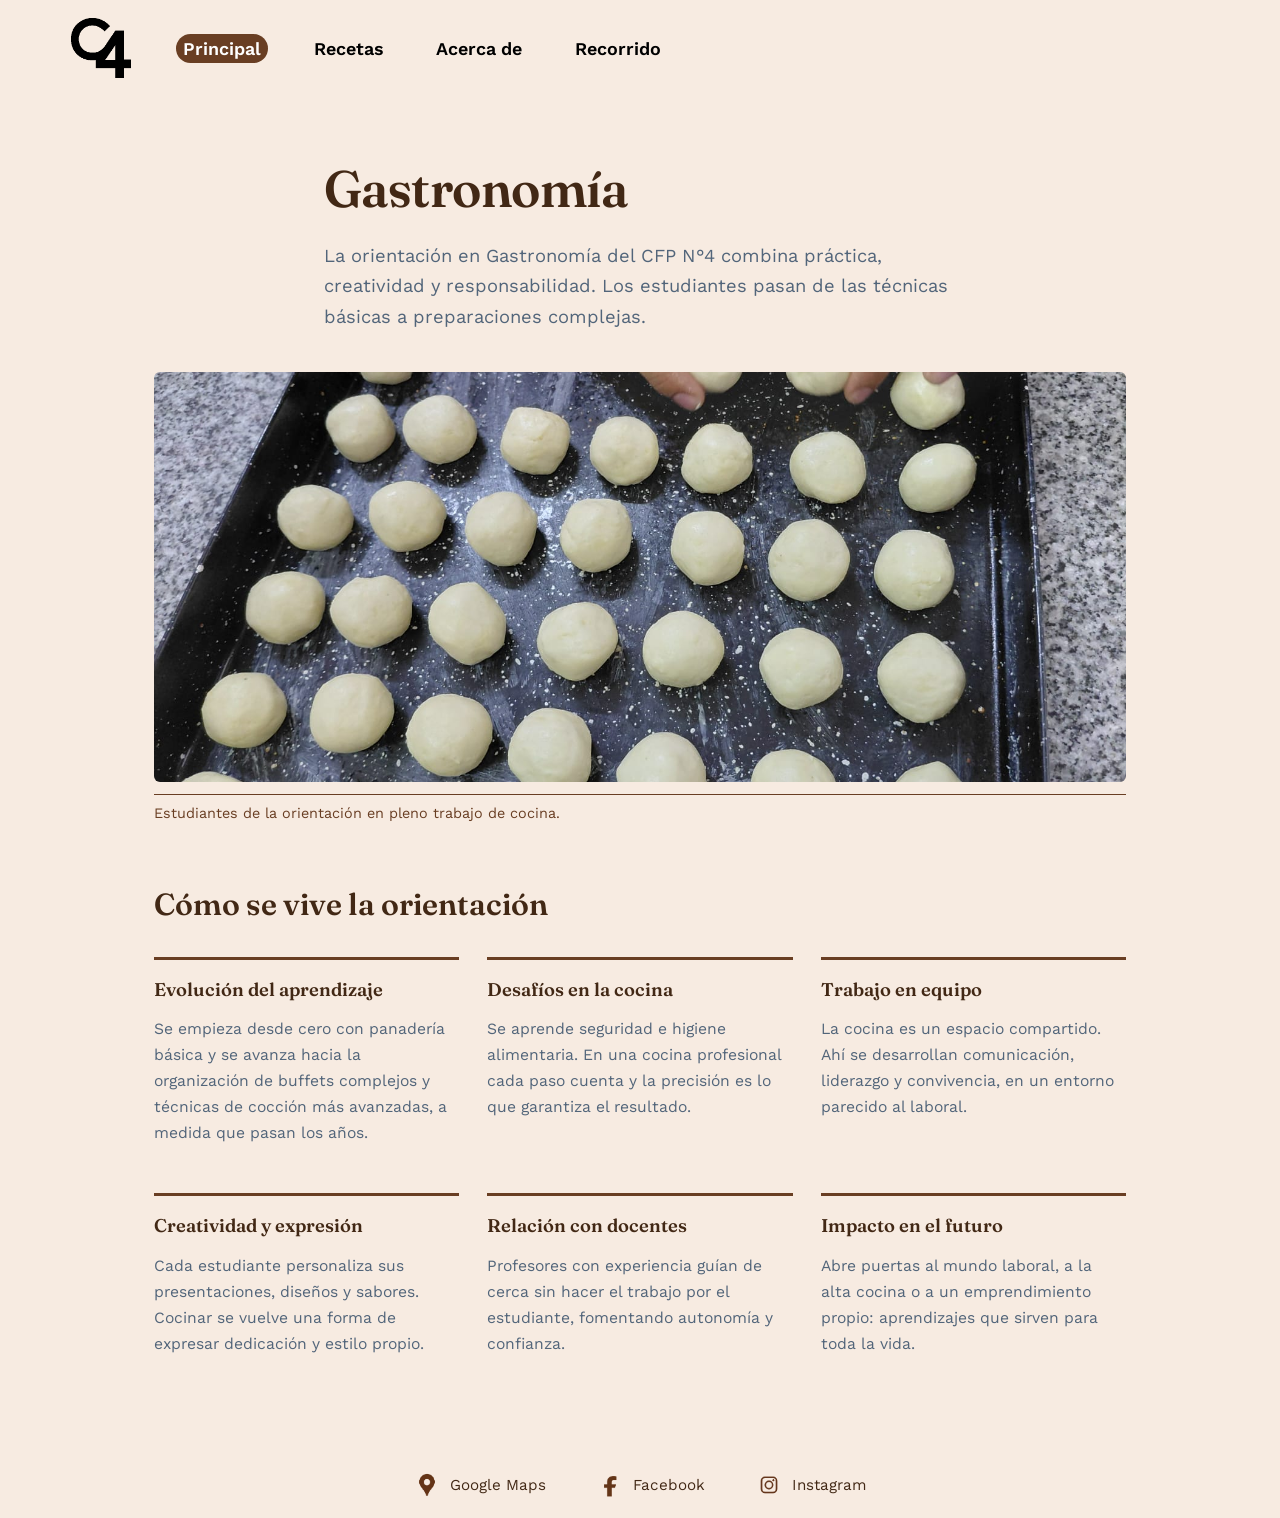
==== commit 616604a1: "Add files via upload" ====
--- a/index.html
+++ b/index.html
@@ -12,13 +12,13 @@
 </head>
 <body>
     <menu id="arriba">
-        <a href="index.html">
+        <a href="index.html" class="LogoCFP4">
             <img src="Multimedia/CFP4-Logo.png" class="logo" alt="Logo CFP N°4">
         </a>
-        <titulo>Gastronomía</titulo>
         <a href="index.html" class="activo">Principal</a>
         <a href="recetas.html">Recetas</a>
-        <a href="faq.html">Preguntas Frecuentes</a>
+        <a href="faq.html">Acerca de</a>
+        <a href="recorrido.html">Recorrido</a>
     </menu>
 
     <section class="hero">
@@ -35,7 +35,7 @@
         <h2>Cómo se vive la orientación</h2>
         <div class="programa-grid">
 
-            <article class="programa-item destacada">
+            <article class="programa-item ">
                 <h3>Evolución del aprendizaje</h3>
                 <p>Se empieza desde cero con panadería básica y se avanza hacia la organización de buffets complejos y técnicas de cocción más avanzadas, a medida que pasan los años.</p>
             </article>
@@ -70,15 +70,15 @@
 
     <menu id="abajo">
         <div class="item-abajo">
-            <img src="Multimedia/Google-Maps-Logo.png" alt="">
+            <img src="Multimedia/Ubicacion.png" alt="">
             <a href="https://www.google.com/maps/place/Centro+de+Formaci%C3%B3n+Profesional+N+4/@-34.6688553,-58.5001706,17z/data=!3m1!4b1!4m6!3m5!1s0x95bcc91901dc9925:0x16b20ada69ad6837!8m2!3d-34.6688553!4d-58.5001706!16s%2Fg%2F11c20sdx_k?entry=ttu&g_ep=EgoyMDI2MDUwNi4wIKXMDSoASAFQAw%3D%3D">Google Maps</a>
         </div>
         <div class="item-abajo">
-            <img src="Multimedia/Facebook-Logo.png" alt="">
+            <img src="Multimedia/FB.png" alt="">
             <a href="https://www.facebook.com/cfpcuatro">Facebook</a>
         </div>
         <div class="item-abajo">
-            <img src="Multimedia/Instagram-Logo.jfif" alt="">
+            <img src="Multimedia/IG.png" alt="">
             <a href="https://www.instagram.com/cfp_cuatro/">Instagram</a>
         </div>
     </menu>
--- a/main.css
+++ b/main.css
@@ -5,14 +5,14 @@
 body {
     margin: 0;
     padding: 0;
-    background-color: #F5F8FC;
+    background-color: #F7EBE1;
     color: #172B4D;
     font-family: 'Work Sans', sans-serif;
 }
 
 h1, h2, h3 {
     font-family: 'Fraunces', serif;
-    color: #172B4D;
+    color: #422815;
     margin: 0;
 }
 
@@ -32,8 +32,8 @@
     align-items: center;
     flex-wrap: wrap;
     gap: 3vw;
-    background-color: #1F4E85;
-    color: white;
+    background-color: #F7EBE1;
+    color: black;
     padding: 14px 5vw;
     margin: 0;
 }
@@ -48,32 +48,115 @@
     width: auto;
 }
 
-menu#arriba titulo {
-    font-family: 'Fraunces', serif;
-    font-size: clamp(20px, 3vw, 32px);
-    font-weight: 700;
-    margin-right: auto;
-}
 
 menu#arriba a {
     font-size: clamp(14px, 1.4vw, 18px);
+    color: black;
+    font-weight: 600;
+    text-decoration: none;
+    border: 2px solid transparent;
+    background: solid transparent;
+    border-radius: 25px;
+    padding: 2px;
+    padding-left: 5px;
+    padding-right: 5px;
+    transition: color .5s, opacity .2s, background-color .5s;
+}
+
+menu#arriba a:hover {
+    background-color: #693E23;
     color: white;
-    font-weight: 600;
-    text-decoration: none;
-    border-bottom: 2px solid transparent;
-    padding-bottom: 2px;
-    transition: border-color .2s, opacity .2s;
-}
-
-menu#arriba a:hover {
-    opacity: .85;
+    font-size: clamp(14px, 1.7vw, 19px);
 }
 
 menu#arriba a.activo {
-    border-bottom-color: white;
-}
-
-
+    background-color: #693E23;
+    color: white;
+}
+
+menu#arriba a.LogoCFP4 {
+    background-color: transparent;
+}
+
+
+.linea-tiempo {
+    max-width: 900px;
+    margin: 0 auto 90px;
+    padding: 0 5vw;
+}
+
+.linea-tiempo > h2 {
+    font-size: 1.9rem;
+    font-weight: 600;
+    margin-bottom: 12px;
+}
+
+.linea-tiempo > .lead {
+    max-width: 60ch;
+    margin-bottom: 44px;
+}
+
+.timeline {
+    position: relative;
+    display: flex;
+    flex-direction: column;
+    gap: 40px;
+    padding-left: 32px;
+    border-left: 2px solid #693E23;
+}
+
+.timeline-item {
+    position: relative;
+}
+
+.timeline-item::before {
+    content: "";
+    position: absolute;
+    left: -40px;
+    top: 4px;
+    width: 14px;
+    height: 14px;
+    border-radius: 50%;
+    background: #693E23;
+    border: 3px solid #F7EBE1;
+}
+
+.timeline-item.destacado::before {
+    background: #693E23;
+    width: 18px;
+    height: 18px;
+    left: -42px;
+    top: 2px;
+}
+
+.timeline-item .etapa {
+    display: block;
+    font-size: 0.85rem;
+    font-weight: 600;
+    color: #693E23;
+    margin-bottom: 6px;
+}
+
+.timeline-item h3 {
+    font-size: 1.2rem;
+    margin-bottom: 8px;
+}
+
+.timeline-item p {
+    max-width: 58ch;
+}
+
+.salida-laboral {
+    max-width: 1100px;
+    margin: 0 auto 90px;
+    padding: 0 5vw;
+}
+
+.salida-laboral > h2 {
+    font-size: 1.9rem;
+    font-weight: 600;
+    margin-bottom: 34px;
+}
 
 .hero {
     max-width: 760px;
@@ -113,8 +196,8 @@
 .hero-strip figcaption {
     margin-top: 12px;
     font-size: 0.9rem;
-    color: #52657A;
-    border-top: 1px solid #D7E2EF;
+    color: #693E23;
+    border-top: 1px solid #693E23;
     padding-top: 10px;
 }
 
@@ -138,7 +221,7 @@
 }
 
 .programa-item {
-    border-top: 3px solid #C9D8E8;
+    border-top: 3px solid #693E23;
     padding-top: 18px;
 }
 
@@ -152,22 +235,7 @@
     font-size: 0.98rem;
 }
 
-.programa-item.destacada {
-    grid-column: span 2;
-    background: #1F4E85;
-    border-top-color: #75A9DD;
-    padding: 28px;
-    border-radius: 6px;
-}
-
-.programa-item.destacada h3,
-.programa-item.destacada p {
-    color: #FFFFFF;
-}
-
-.programa-item.destacada p {
-    color: #DCE9F7;
-}
+
 
 
 .faq-container {
@@ -208,7 +276,7 @@
     font-family: 'Work Sans', sans-serif;
     font-size: 1.4rem;
     font-weight: 400;
-    color: #2F6DA8;
+    color: #693E23;
     transition: transform .25s;
     flex-shrink: 0;
 }
@@ -264,9 +332,9 @@
 .receta-card {
     flex: 1 1 360px;
     max-width: 480px;
-    background: #FFFFFF;
+    background: #F7EBE1;
     border: 1px solid #D7E2EF;
-    border-top: 4px solid #2F6DA8;
+    border-top: 4px solid #693E23;
     border-radius: 6px;
     padding: 30px;
     box-shadow: 0 4px 15px rgba(31, 78, 133, 0.08);
@@ -283,7 +351,7 @@
     font-size: 0.85rem;
     text-transform: none;
     letter-spacing: 0.02em;
-    color: #2F6DA8;
+    color: #693E23;
     margin: 22px 0 10px;
 }
 
@@ -294,12 +362,12 @@
 
 .receta-card li {
     margin-bottom: 10px;
-    color: #52657A;
+    color: #693E23;
     line-height: 1.55;
 }
 
 .receta-card li::marker {
-    color: #2F6DA8;
+    color: #693E23;
     font-weight: 600;
 }
 
@@ -310,7 +378,7 @@
 
 
 menu#abajo {
-    background-color: #163B68;
+    background-color: #F7EBE1;
     color: white;
     margin: 40px 0 0;
     display: flex;
@@ -328,7 +396,7 @@
 }
 
 menu#abajo a {
-    color: white;
+    color: #422815;
     text-decoration: none;
     font-size: 0.95rem;
 }
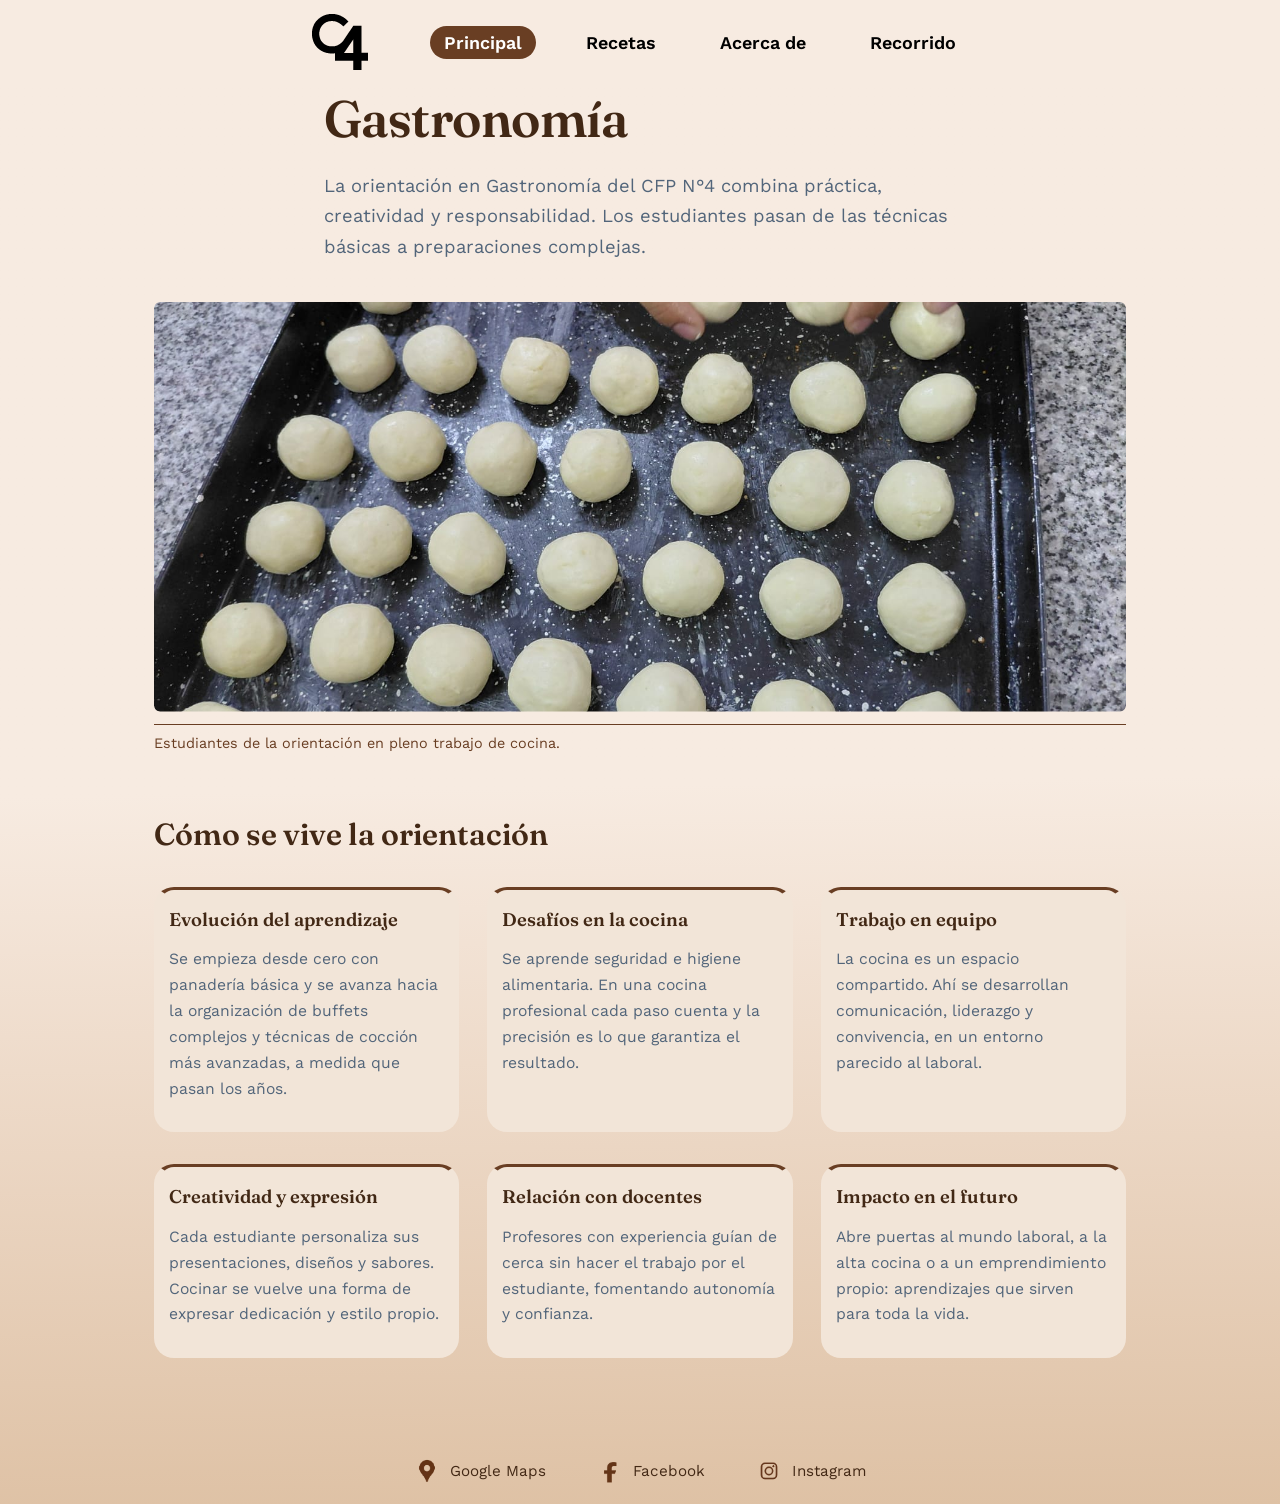
==== commit 3fda35c4: "Add files via upload" ====
--- a/index.html
+++ b/index.html
@@ -7,6 +7,7 @@
     <link rel="preconnect" href="https://fonts.gstatic.com" crossorigin>
     <link href="https://fonts.googleapis.com/css2?family=Fraunces:opsz,wght@9..144,500;9..144,600;9..144,700&family=Work+Sans:wght@400;500;600&display=swap" rel="stylesheet">
     <link rel="stylesheet" href="main.css">
+    <script>document.documentElement.classList.add('js');</script>
     <script src="funciones.js" defer></script>
     <title>Gastronomía — CFP N°4</title>
 </head>
@@ -15,6 +16,11 @@
         <a href="index.html" class="LogoCFP4">
             <img src="Multimedia/CFP4-Logo.png" class="logo" alt="Logo CFP N°4">
         </a>
+        <button type="button" class="menu-toggle" aria-label="Abrir menú" aria-expanded="false" aria-controls="arriba">
+            <span></span>
+            <span></span>
+            <span></span>
+        </button>
         <a href="index.html" class="activo">Principal</a>
         <a href="recetas.html">Recetas</a>
         <a href="faq.html">Acerca de</a>
@@ -70,15 +76,15 @@
 
     <menu id="abajo">
         <div class="item-abajo">
-            <img src="Multimedia/Ubicacion.png" alt="">
+            <a href="https://www.google.com/maps/place/Centro+de+Formaci%C3%B3n+Profesional+N+4/@-34.6688553,-58.5001706,17z/data=!3m1!4b1!4m6!3m5!1s0x95bcc91901dc9925:0x16b20ada69ad6837!8m2!3d-34.6688553!4d-58.5001706!16s%2Fg%2F11c20sdx_k?entry=ttu&g_ep=EgoyMDI2MDUwNi4wIKXMDSoASAFQAw%3D%3D" class="icono-link" aria-label="Google Maps"><img src="Multimedia/Ubicacion.png" alt=""></a>
             <a href="https://www.google.com/maps/place/Centro+de+Formaci%C3%B3n+Profesional+N+4/@-34.6688553,-58.5001706,17z/data=!3m1!4b1!4m6!3m5!1s0x95bcc91901dc9925:0x16b20ada69ad6837!8m2!3d-34.6688553!4d-58.5001706!16s%2Fg%2F11c20sdx_k?entry=ttu&g_ep=EgoyMDI2MDUwNi4wIKXMDSoASAFQAw%3D%3D">Google Maps</a>
         </div>
         <div class="item-abajo">
-            <img src="Multimedia/FB.png" alt="">
+            <a href="https://www.facebook.com/cfpcuatro" class="icono-link" aria-label="Facebook"><img src="Multimedia/FB.png" alt=""></a>
             <a href="https://www.facebook.com/cfpcuatro">Facebook</a>
         </div>
         <div class="item-abajo">
-            <img src="Multimedia/IG.png" alt="">
+            <a href="https://www.instagram.com/cfp_cuatro/" class="icono-link" aria-label="Instagram"><img src="Multimedia/IG.png" alt=""></a>
             <a href="https://www.instagram.com/cfp_cuatro/">Instagram</a>
         </div>
     </menu>
--- a/main.css
+++ b/main.css
@@ -5,9 +5,11 @@
 body {
     margin: 0;
     padding: 0;
-    background-color: #F7EBE1;
+    background-image: linear-gradient(179deg in oklch, #F7EBE1 52.23%, #DEC1A4 100%), radial-gradient(circle farthest-corner at 22% 18% in oklch, #A855F7CC 0%, #A855F700 62%, #00000000 100%);
+    background-blend-mode: normal, screen;
     color: #172B4D;
     font-family: 'Work Sans', sans-serif;
+    position: relative;
 }
 
 h1, h2, h3 {
@@ -26,62 +28,60 @@
 }
 
 
-
 menu#arriba {
     display: flex;
     align-items: center;
+    justify-content: center;
     flex-wrap: wrap;
-    gap: 3vw;
+    gap: 8px clamp(10px, 3vw, 36px);
     background-color: #F7EBE1;
-    color: black;
-    padding: 14px 5vw;
+    padding: 12px 5vw;
     margin: 0;
-}
-
-menu#arriba a:first-child {
+    position: fixed;
+    z-index: 1000;
+    width: 100%;
+    top: 0px;
+}
+
+menu#arriba a {
     display: flex;
     align-items: center;
-}
-
-img.logo {
-    height: clamp(35px, 6vw, 60px);
-    width: auto;
-}
-
-
-menu#arriba a {
     font-size: clamp(14px, 1.4vw, 18px);
     color: black;
     font-weight: 600;
     text-decoration: none;
     border: 2px solid transparent;
-    background: solid transparent;
     border-radius: 25px;
-    padding: 2px;
-    padding-left: 5px;
-    padding-right: 5px;
-    transition: color .5s, opacity .2s, background-color .5s;
-}
-
-menu#arriba a:hover {
-    background-color: #693E23;
-    color: white;
-    font-size: clamp(14px, 1.7vw, 19px);
-}
-
+    padding: 4px 12px;
+    transition: color .5s, background-color .5s, transform .2s;
+}
+
+menu#arriba a:not(.LogoCFP4):hover,
 menu#arriba a.activo {
     background-color: #693E23;
     color: white;
 }
 
+menu#arriba a:not(.LogoCFP4):hover {
+    transform: scale(1.05);
+}
+
 menu#arriba a.LogoCFP4 {
+    padding: 0;
+    margin-right: clamp(0px, 2vw, 24px);
     background-color: transparent;
+}
+
+img.logo {
+    display: block;
+    height: clamp(32px, 5vw, 56px);
+    width: auto;
 }
 
 
 .linea-tiempo {
     max-width: 900px;
-    margin: 0 auto 90px;
+    margin: 95px auto 90px;
     padding: 0 5vw;
 }
 
@@ -160,7 +160,7 @@
 
 .hero {
     max-width: 760px;
-    margin: 64px auto 40px;
+    margin: 90px auto 40px;
     padding: 0 5vw;
 }
 
@@ -221,8 +221,13 @@
 }
 
 .programa-item {
+    border: 5px solid transparent;
     border-top: 3px solid #693E23;
+    padding: 10px;
     padding-top: 18px;
+    background-color: #F2E5D8;
+    border-radius: 20px;
+    transition: border-color .5s, transform .2s;
 }
 
 .programa-item h3 {
@@ -235,12 +240,17 @@
     font-size: 0.98rem;
 }
 
-
+.programa-item:hover {
+    border-color: #A68468;
+    border-top-color: #693E23;
+    transform: scale(1.02);
+    background-color: #F2E2D3;
+}
 
 
 .faq-container {
     max-width: 700px;
-    margin: 64px auto 90px;
+    margin: 100px auto 90px;
     padding: 0 5vw;
 }
 
@@ -310,7 +320,7 @@
 
 .recetas-hero {
     max-width: 760px;
-    margin: 64px auto 8px;
+    margin: 90px auto 8px;
     padding: 0 5vw;
 }
 
@@ -377,8 +387,21 @@
 }
 
 
+.card {
+    flex: 1 1 360px;
+    max-width: 480px;
+    background: #E8D4C1;
+    border: 1px solid #D7E2EF;
+    border-top: 4px solid #693E23;
+    border-radius: 6px;
+    padding: 30px;
+    box-shadow: 0 4px 15px rgba(31, 78, 133, 0.08);    
+}
+
+
 menu#abajo {
     background-color: #F7EBE1;
+    background: transparent;
     color: white;
     margin: 40px 0 0;
     display: flex;
@@ -448,4 +471,376 @@
     .faq-item p {
         animation: none;
     }
-}+}
+
+.barra-progreso {
+    position: fixed;
+    top: 0;
+    left: 0;
+    height: 3px;
+    width: 100%;
+    background-color: #693E23;
+    transform-origin: left center;
+    transform: scaleX(0);
+    z-index: 1100;
+    pointer-events: none;
+}
+
+menu#arriba {
+    transition: box-shadow .4s ease;
+}
+
+menu#arriba.con-sombra {
+    box-shadow: 0 4px 18px rgba(66, 40, 21, 0.18);
+}
+
+@keyframes entradaSuave {
+    from {
+        opacity: 0;
+        transform: translateY(24px);
+    }
+
+    to {
+        opacity: 1;
+        transform: translateY(0);
+    }
+}
+
+.hero h1,
+.recetas-hero h1 {
+    animation: entradaSuave .9s cubic-bezier(.2, .7, .2, 1) both;
+}
+
+.hero .lead,
+.recetas-hero .lead {
+    animation: entradaSuave .9s cubic-bezier(.2, .7, .2, 1) .18s both;
+}
+
+.js .reveal {
+    opacity: 0;
+    translate: 0 36px;
+    transition:
+        opacity .8s ease var(--delay, 0s),
+        translate .8s cubic-bezier(.2, .7, .2, 1) var(--delay, 0s);
+}
+
+.js .reveal.reveal-left {
+    translate: -36px 0;
+}
+
+.js .reveal.visible {
+    opacity: 1;
+    translate: 0 0;
+}
+
+.js .programa-item.reveal {
+    transition:
+        border-color .5s,
+        transform .2s,
+        opacity .8s ease var(--delay, 0s),
+        translate .8s cubic-bezier(.2, .7, .2, 1) var(--delay, 0s);
+}
+
+.js .hero-strip.reveal {
+    translate: 0 0;
+}
+
+.js .hero-strip.reveal #slider-imagenes {
+    clip-path: inset(0 0 100% 0 round 6px);
+    transition: opacity .5s ease, clip-path 1.3s cubic-bezier(.2, .7, .2, 1) .1s;
+}
+
+.js .hero-strip.reveal.visible #slider-imagenes {
+    clip-path: inset(0 0 0 0 round 6px);
+}
+
+.js .hero-strip.reveal figcaption {
+    opacity: 0;
+    transition: opacity .8s ease .9s;
+}
+
+.js .hero-strip.reveal.visible figcaption {
+    opacity: 1;
+}
+
+.js .timeline-item.reveal::before {
+    scale: 0;
+    transition: scale .6s cubic-bezier(.3, 1.6, .5, 1) calc(var(--delay, 0s) + .25s);
+}
+
+.js .timeline-item.reveal.visible::before {
+    scale: 1;
+}
+
+.faq-item summary {
+    transition: padding-left .3s ease, color .3s ease;
+}
+
+.faq-item summary:hover {
+    padding-left: 8px;
+    color: #693E23;
+}
+
+.receta-card {
+    transition: box-shadow .4s ease, border-color .4s ease;
+}
+
+.receta-card:hover {
+    box-shadow: 0 10px 28px rgba(66, 40, 21, 0.16);
+}
+
+@media (prefers-reduced-motion: reduce) {
+
+    .hero h1,
+    .hero .lead,
+    .recetas-hero h1,
+    .recetas-hero .lead {
+        animation: none;
+    }
+
+    .js .reveal,
+    .js .reveal.reveal-left {
+        opacity: 1;
+        translate: none;
+        transition: none;
+    }
+
+    .js .hero-strip.reveal #slider-imagenes {
+        clip-path: none;
+        transition: none;
+    }
+
+    .js .hero-strip.reveal figcaption {
+        opacity: 1;
+        transition: none;
+    }
+
+    .js .timeline-item.reveal::before {
+        scale: 1;
+        transition: none;
+    }
+
+    .barra-progreso {
+        display: none;
+    }
+}
+
+menu#abajo a.icono-link {
+    display: flex;
+    align-items: center;
+}
+
+menu#abajo a.icono-link:hover {
+    opacity: 1;
+}
+
+menu#abajo a.icono-link img {
+    transition: transform .25s ease;
+}
+
+menu#abajo a.icono-link:hover img,
+menu#abajo a.icono-link:focus-visible img {
+    transform: scale(1.25);
+}
+
+.salida-laboral .programa-grid {
+    grid-auto-rows: 1fr;
+}
+
+.salida-laboral .programa-item {
+    display: flex;
+    flex-direction: column;
+}
+
+.tarjeta-img {
+    display: block;
+    width: 100%;
+    aspect-ratio: 4 / 3;
+    object-fit: cover;
+    border-radius: 12px;
+    margin-bottom: 14px;
+}
+
+@media (prefers-reduced-motion: reduce) {
+    menu#abajo a.icono-link img {
+        transition: none;
+    }
+}
+
+
+img {
+    max-width: 100%;
+}
+
+.menu-toggle {
+    display: none;
+}
+
+@media (max-width: 768px) {
+
+    menu#arriba {
+        justify-content: space-between;
+        padding: 10px 5vw;
+        gap: 0;
+    }
+
+    menu#arriba a.LogoCFP4 {
+        margin-right: 0;
+    }
+
+    .menu-toggle {
+        display: flex;
+        flex-direction: column;
+        justify-content: center;
+        align-items: center;
+        gap: 5px;
+        width: 44px;
+        height: 44px;
+        padding: 0;
+        margin-left: auto;
+        background: transparent;
+        border: 2px solid #693E23;
+        border-radius: 12px;
+        cursor: pointer;
+        transition: background-color .3s;
+    }
+
+    .menu-toggle:hover {
+        background-color: #F2E5D8;
+    }
+
+    .menu-toggle:focus-visible {
+        outline: 3px solid #A68468;
+        outline-offset: 2px;
+    }
+
+    .menu-toggle span {
+        display: block;
+        width: 22px;
+        height: 3px;
+        border-radius: 2px;
+        background-color: #693E23;
+        transition: transform .3s ease, opacity .2s ease;
+    }
+
+    .menu-toggle[aria-expanded="true"] span:nth-child(1) {
+        transform: translateY(8px) rotate(45deg);
+    }
+
+    .menu-toggle[aria-expanded="true"] span:nth-child(2) {
+        opacity: 0;
+    }
+
+    .menu-toggle[aria-expanded="true"] span:nth-child(3) {
+        transform: translateY(-8px) rotate(-45deg);
+    }
+
+    .js menu#arriba a:not(.LogoCFP4) {
+        display: none;
+    }
+
+    .js menu#arriba.abierto a:not(.LogoCFP4) {
+        display: flex;
+        justify-content: center;
+        width: 100%;
+        font-size: 1.05rem;
+        padding: 12px;
+        margin-top: 8px;
+        animation: fadeIn .25s ease;
+    }
+
+    menu#arriba.abierto {
+        box-shadow: 0 8px 22px rgba(66, 40, 21, 0.2);
+        padding-bottom: 14px;
+    }
+
+    .hero,
+    .recetas-hero {
+        margin-top: 100px;
+    }
+
+    .linea-tiempo,
+    .faq-container {
+        margin-top: 100px;
+    }
+}
+
+@media (max-width: 480px) {
+
+    .hero h1 {
+        font-size: 2rem;
+    }
+
+    .hero .lead {
+        font-size: 1.05rem;
+    }
+
+    .programa > h2,
+    .salida-laboral > h2,
+    .linea-tiempo > h2,
+    .faq-container > h1 {
+        font-size: 1.6rem;
+    }
+
+    .programa-grid {
+        gap: 20px;
+    }
+
+    .receta-card {
+        padding: 22px 18px;
+    }
+
+    .timeline {
+        padding-left: 24px;
+        gap: 32px;
+    }
+
+    .timeline-item::before {
+        left: -32px;
+    }
+
+    .timeline-item.destacado::before {
+        left: -34px;
+    }
+
+    .faq-item summary {
+        font-size: 1rem;
+    }
+
+    menu#abajo {
+        gap: 18px 24px;
+    }
+
+    menu#abajo img {
+        min-height: 22px;
+    }
+}
+
+@media (prefers-reduced-motion: reduce) {
+
+    .menu-toggle span {
+        transition: none;
+    }
+
+    .js menu#arriba.abierto a:not(.LogoCFP4) {
+        animation: none;
+    }
+}
+
+@media (max-width: 768px) {
+
+    menu#abajo {
+        flex-wrap: nowrap;
+        gap: 32px;
+        padding: 20px 10px 28px;
+    }
+
+    menu#abajo a:not(.icono-link) {
+        display: none;
+    }
+
+    menu#abajo img {
+        height: 30px;
+        min-height: 30px;
+    }
+}
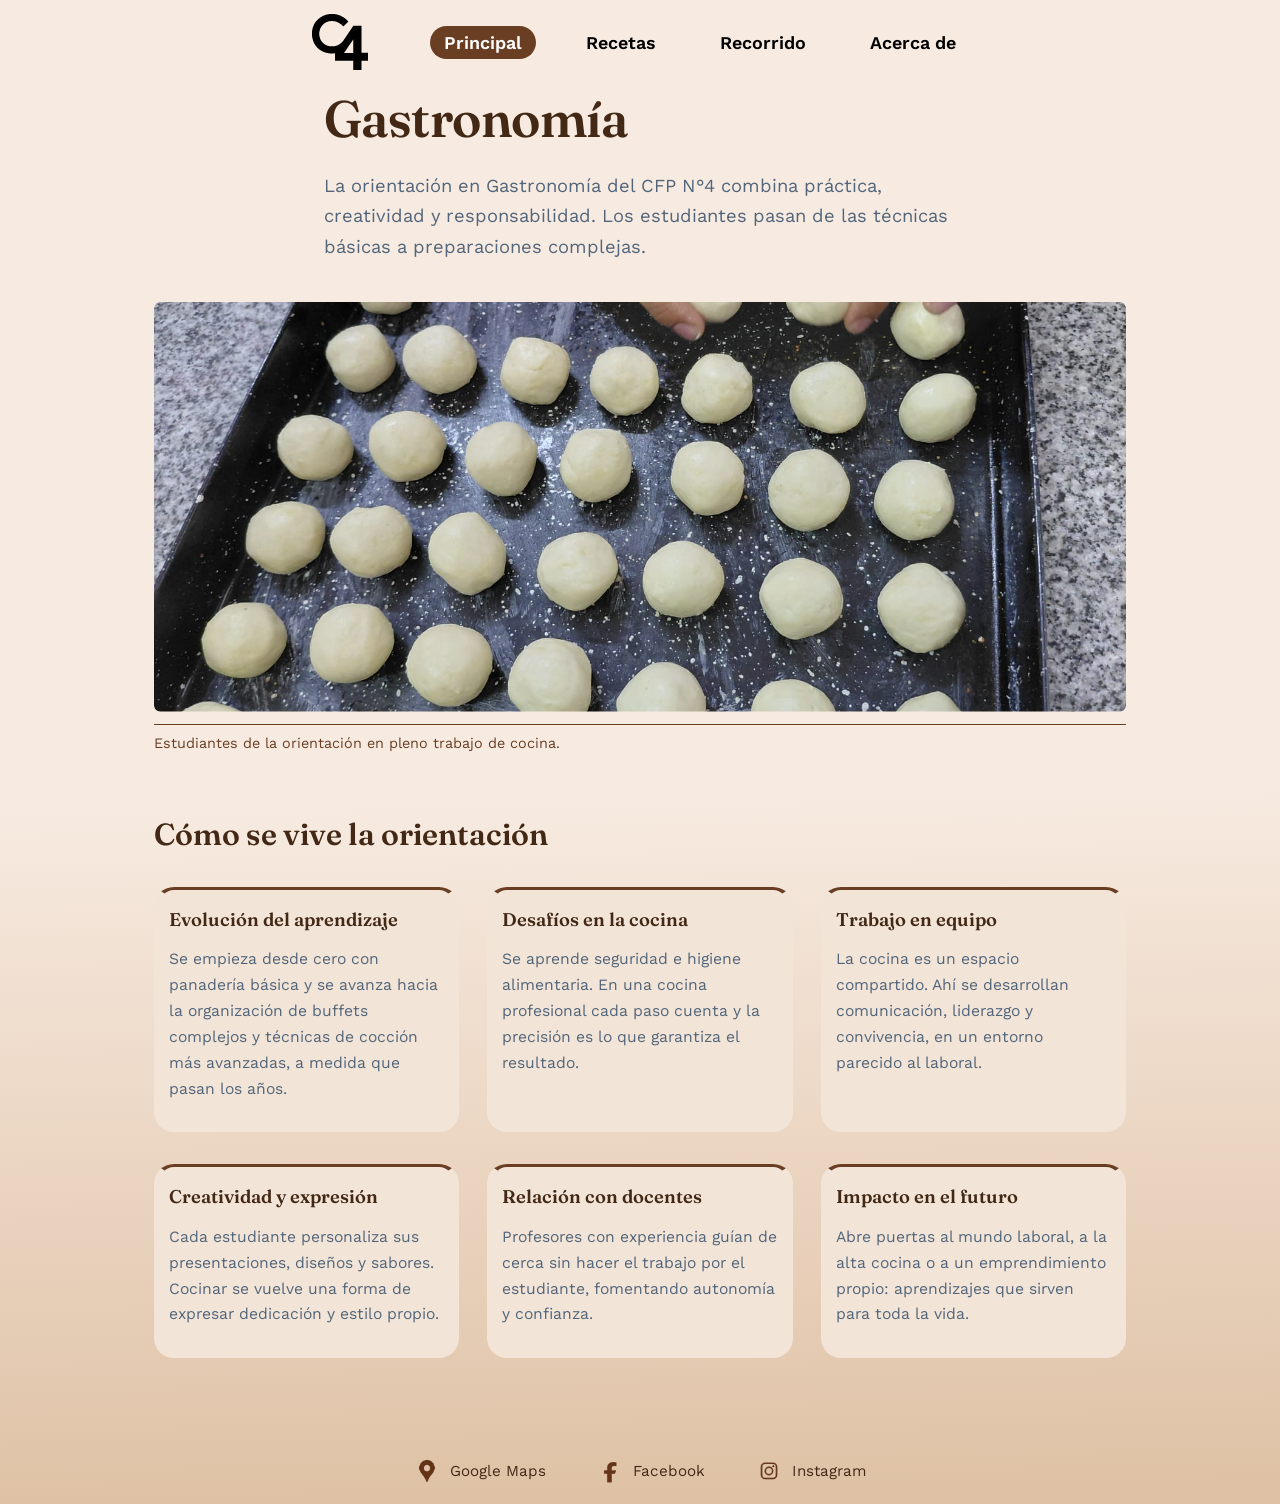
==== commit 804bdf82: "Add files via upload" ====
--- a/index.html
+++ b/index.html
@@ -23,8 +23,8 @@
         </button>
         <a href="index.html" class="activo">Principal</a>
         <a href="recetas.html">Recetas</a>
+        <a href="recorrido.html">Recorrido</a>
         <a href="faq.html">Acerca de</a>
-        <a href="recorrido.html">Recorrido</a>
     </menu>
 
     <section class="hero">
